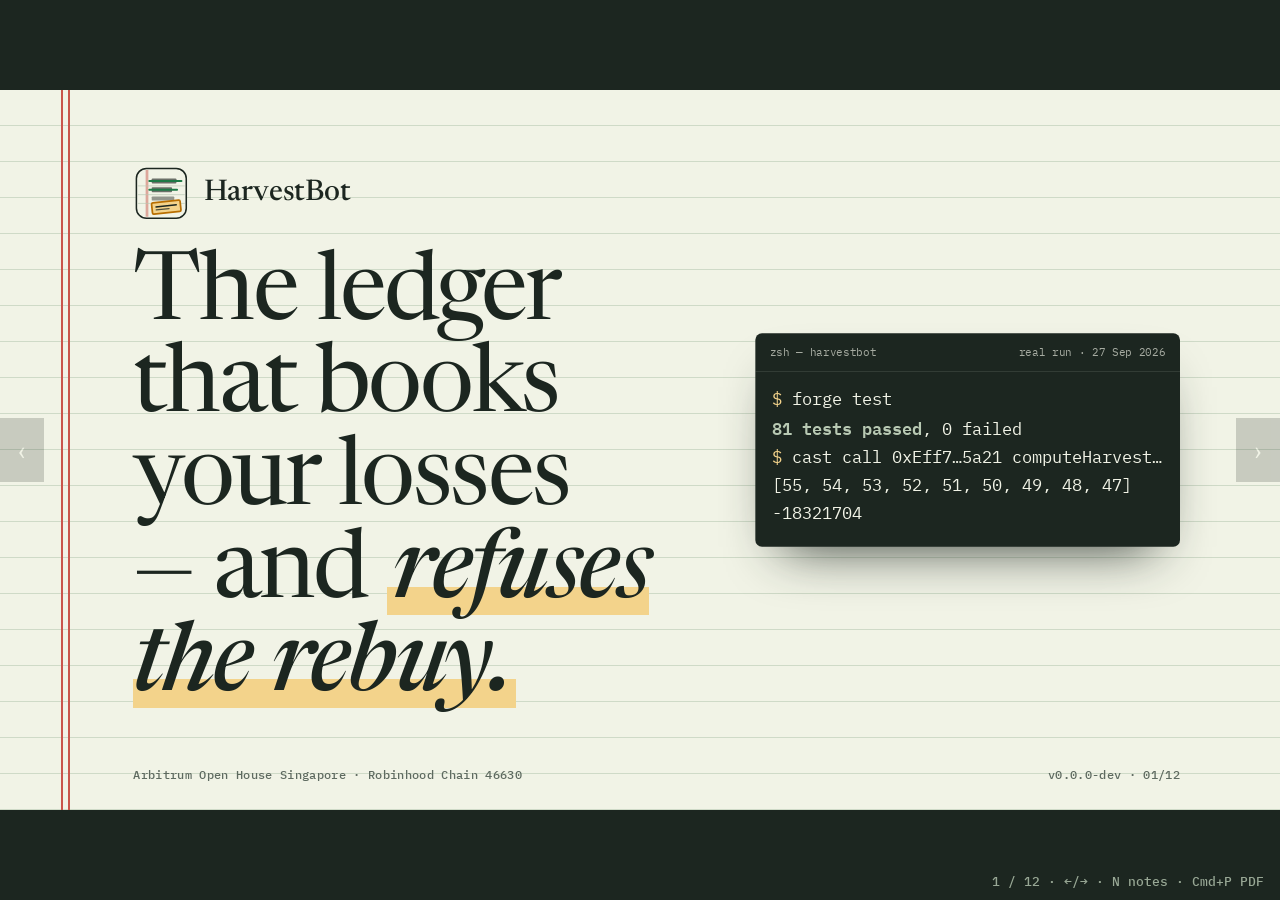
==== deck/index.html @ 8634a3e0 "feat(site): ledger-pad landing, live /verify page reading chain 46630 over RPC, and 12-slide deck La" ====
<!doctype html>
<html lang="en">
<head>
<meta charset="utf-8">
<meta name="viewport" content="width=device-width, initial-scale=1">
<title>HarvestBot — pitch deck</title>
<meta name="description" content="HarvestBot pitch deck: a tax-loss-harvesting agent on Robinhood Chain, bounded by an onchain mandate. 12 slides.">
<meta name="author" content="Edy Cu">
<meta property="og:type" content="website">
<meta property="og:site_name" content="HarvestBot">
<meta property="og:url" content="https://harvestbot.vercel.app/deck/">
<meta property="og:title" content="HarvestBot — pitch deck">
<meta property="og:description" content="The ledger that books your losses and refuses the rebuy. 12 slides, every number on chain 46630.">
<meta property="og:image" content="https://harvestbot.vercel.app/assets/og-image.png?v=1">
<meta property="og:image:width" content="1200">
<meta property="og:image:height" content="630">
<meta property="og:image:alt" content="HarvestBot: nine high-basis lots struck through in green ink; an amber stamp walls the rebuy until 15 Oct 2026.">
<meta name="twitter:card" content="summary_large_image">
<meta name="twitter:image" content="https://harvestbot.vercel.app/assets/og-image.png?v=1">
<link rel="icon" href="[data-uri]">
<link rel="preconnect" href="https://fonts.googleapis.com">
<link rel="preconnect" href="https://fonts.gstatic.com" crossorigin>
<link href="https://fonts.googleapis.com/css2?family=Newsreader:ital,opsz,wght@0,6..72,400;0,6..72,500;1,6..72,400;1,6..72,500&family=Public+Sans:wght@400;500;600;700&family=IBM+Plex+Mono:wght@400;500;600&display=swap" rel="stylesheet">
<script>
/* Speaker notes live here, outside the slides, so the ≤40-words-per-slide gate measures only what is on screen. Press N. */
window.NOTES = [
  "Title. One sentence: an agent harvests tax losses on Robinhood tokenized stocks, and the chain bounds it. The terminal card is a real run from 27 Sep 2026: 81 Foundry tests, and the deployed Stylus ledger answering live.",
  "Maya. The emotional hook from the spec. 64 lots, 30-day wash-sale rule; direct-indexing services sell exactly this for 0.25 percent a year. The 3,140 is the deterministic seed scenario, proven by forge test, not an on-chain amount.",
  "What is missing on chain. Robinhood put the asset on chain; nobody put the accounting there. Three gaps, and each maps to a contract in the next slides.",
  "The whole product is one loop. Agent signs, contracts recompute, execute or revert. Three real transactions on chain 46630, one agent key, different from the owner key.",
  "Frozen slide. These are the real lot ids from the LotsRealized log of beat 1. Faucet scale: 0.078125 AMZN per lot, so the loss is 24.53 dollars. Same code, 10-share lots, gives exactly 3,140.",
  "Beat 2. Forty seconds after the harvest, the same agent tries to buy AMZN back. The WashSaleGuard reverts with the window end: 15 October 2026. Scope: the 30 days after a sale; the look-back is not enforced yet.",
  "Beat 3. The agent signs a rotation into PLTR, which the substitute map never sanctioned. It reverts, and the signature itself is the evidence: challenge slashes 20 percent. Here the challenger was the owner's own key; it is permissionless and tested from a third party.",
  "Why Stylus. HIFO over 64 lots is a compute loop, and WASM is cheaper per instruction. Measured with NodeInterface on chain 46630. Uncached program, so worst case. We guessed 8x in the spec; the chain says 2.87, and we report the chain.",
  "Contract quality is criterion one. 81 Foundry tests, 6 Stylus native, 3 fuzz properties, Slither with zero high and zero medium; the rest triaged in docs/SLITHER.md.",
  "Why only here. The assets are Robinhood's faucet Stock Tokens; the ledger is a Stylus program on Robinhood Chain; the reserved Robinhood slot is what we target.",
  "Honest limits, verbatim from JUDGE.md. Judges read disclosed limits as competence.",
  "Close. Scan the code: the verify page reads all of this from the RPC in your browser, no wallet."
];
</script>
<style>
:root {
  --bg:      #F1F3E6;
  --paper-2: #E6EBD6;
  --ink:     #1C2620;
  --muted:   #5E6A60;
  --rule:    #B8C9B3;
  --margin:  #C9564B;
  --link:    #1F4E9C;
  --before:  #6B6F68;
  --after:   #1E7A46;
  --wall:    #B86E00;
  --wall-fill: #F3D38B;
  --slash:   #B3261E;
  --mock:    #6A4FB0;
  --font-display: "Newsreader", "Iowan Old Style", Georgia, serif;
  --font-body:    "Public Sans", "Helvetica Neue", Arial, sans-serif;
  --font-data:    "IBM Plex Mono", ui-monospace, Menlo, monospace;
}
*, *::before, *::after { box-sizing: border-box; }
html, body { margin: 0; height: 100%; overflow: hidden; background: var(--ink); }
::selection { background: var(--wall-fill); color: var(--ink); }
:focus-visible { outline: 3px solid var(--link); outline-offset: 3px; }
.viewport { position: fixed; inset: 0; display: grid; place-items: center; }
.stage { position: absolute; left: 50%; top: 50%; width: 1920px; height: 1080px; transform-origin: 0 0; }
.slide { position: absolute; inset: 0; background: var(--bg); color: var(--ink); font: 400 38px/1.45 var(--font-body);
  padding: 90px 150px 120px 200px; display: flex; flex-direction: column; justify-content: center; opacity: 0; visibility: hidden; transition: opacity .45s cubic-bezier(.16,1,.3,1), visibility 0s .45s;
  background-image:
    linear-gradient(to right, transparent 92px, var(--margin) 92px, var(--margin) 95px, transparent 95px, transparent 102px, var(--margin) 102px, var(--margin) 105px, transparent 105px),
    repeating-linear-gradient(to bottom, transparent 0 53px, color-mix(in srgb, var(--rule) 60%, transparent) 53px 54px);
  font-variant-numeric: tabular-nums; overflow: hidden; }
.slide.on { opacity: 1; visibility: visible; transition: opacity .45s cubic-bezier(.16,1,.3,1); }
.lab { font: 600 24px/1.3 var(--font-body); letter-spacing: .16em; text-transform: uppercase; color: var(--muted); }
h1, h2 { font-family: var(--font-display); font-weight: 400; letter-spacing: -.025em; margin: 0; text-wrap: balance; }
h1 { font-size: 142px; line-height: .98; }
h2 { font-size: 118px; line-height: 1.02; margin-top: 26px; }
h1 em, h2 em { font-style: italic; font-weight: 500; }
.hl { background: linear-gradient(transparent 62%, var(--wall-fill) 62%, var(--wall-fill) 92%, transparent 92%); padding: 0 .06em; }
.g { color: var(--after); } .w { color: var(--wall); } .r { color: var(--slash); }
code, .mono { font-family: var(--font-data); font-size: .85em; }
.foot { position: absolute; left: 200px; right: 150px; bottom: 44px; display: flex; justify-content: space-between; font: 500 18px/1 var(--font-data); color: var(--muted); }
.chip { display: inline-block; font: 600 16px/1 var(--font-body); letter-spacing: .12em; text-transform: uppercase; padding: 6px 9px 5px; border: 2px solid currentColor; border-radius: 3px; vertical-align: .2em; }
.chip.mock { color: var(--mock); }
.stamp { display: inline-block; transform: rotate(-6deg); border: 6px solid var(--wall); outline: 2px solid var(--wall); outline-offset: 6px; background: var(--wall-fill);
  color: var(--ink); padding: 22px 38px 18px; font: 700 34px/1.2 var(--font-body); letter-spacing: .14em; text-transform: uppercase; text-align: center; }
.stamp b { display: block; font-size: 60px; letter-spacing: .08em; }
.slide.on .stamp.land { animation: land .55s cubic-bezier(.2,1.4,.4,1) .9s both; }
@keyframes land { from { transform: rotate(-6deg) scale(1.9); opacity: 0; } to { transform: rotate(-6deg) scale(1); opacity: 1; } }

/* cover */
.cover { display: grid; grid-template-columns: minmax(0,1.15fr) minmax(0,.85fr); gap: 70px; align-items: center; }
.brandline { display: flex; align-items: center; gap: 22px; font: 500 44px/1 var(--font-display); margin-bottom: 44px; }
.brandline svg { width: 84px; height: 84px; }
.term { background: var(--ink); color: var(--bg); border-radius: 10px; padding: 0 0 28px; font: 400 25px/1.7 var(--font-data); min-width: 0; overflow: hidden; box-shadow: 0 40px 80px -40px rgba(28,38,32,.9); }
.term .tbar { display: flex; justify-content: space-between; padding: 14px 22px; border-bottom: 1px solid color-mix(in srgb, var(--bg) 14%, transparent); font-size: 17px; color: color-mix(in srgb, var(--bg) 65%, var(--ink)); }
.term pre { margin: 0; padding: 20px 26px 0; white-space: pre-wrap; font: inherit; }
.term .c { color: var(--wall-fill); } .term .ok { color: var(--rule); font-weight: 600; } .term .dim { color: color-mix(in srgb, var(--bg) 60%, var(--ink)); }

/* gaps / loop */
.cols { display: grid; grid-template-columns: repeat(3, 1fr); gap: 56px; margin-top: 70px; }
.cols > div { border-top: 3px solid var(--ink); padding-top: 26px; }
.cols h3 { font: italic 400 66px/1.1 var(--font-display); margin: 0 0 14px; }
.cols p { margin: 0; }
.cols .tx { margin-top: 18px; font: 500 28px var(--font-data); color: var(--link); }
.cols .n { font: 600 20px/1 var(--font-body); letter-spacing: .16em; text-transform: uppercase; color: var(--muted); margin-bottom: 12px; }

/* frozen ledger slide */
.frozen { display: grid; grid-template-columns: minmax(0,.75fr) minmax(0,1.25fr); gap: 80px; align-items: center; }
.sheet { position: relative; background: var(--bg); border: 2px solid var(--rule); padding: 24px 34px 40px 60px; transform: rotate(.6deg);
  box-shadow: 0 40px 80px -46px rgba(28,38,32,.7);
  background-image: linear-gradient(to right, transparent 28px, var(--margin) 28px, var(--margin) 30px, transparent 30px, transparent 35px, var(--margin) 35px, var(--margin) 37px, transparent 37px); }
table.ledger { width: 100%; border-collapse: collapse; font: 400 31px/1 var(--font-data); }
.ledger th { font: 600 16px/1.2 var(--font-body); letter-spacing: .14em; text-transform: uppercase; color: var(--muted); text-align: right; padding: 10px 12px; border-bottom: 2.5px solid var(--ink); }
.ledger td { height: 62px; padding: 0 12px; text-align: right; border-bottom: 1.5px solid var(--rule); color: var(--before); }
.ledger th:first-child, .ledger td:first-child { text-align: left; }
.ledger tr.hit td { color: var(--ink); position: relative; }
.ledger tr.hit td::after { content: ""; position: absolute; left: -4px; right: -4px; top: 50%; height: 3px; margin-top: -1.5px; background: var(--after); transform: scaleX(0); transform-origin: left; }
.slide.on .ledger tr.hit td::after { animation: strike .4s cubic-bezier(.16,1,.3,1) forwards; animation-delay: var(--d); }
@keyframes strike { to { transform: scaleX(1); } }
@media print { .ledger tr.hit td::after { transform: scaleX(1); } }
.ledger tr.total td { height: 86px; font: italic 500 54px/1 var(--font-display); color: var(--after); border-bottom: 6px double var(--ink); }
.ledger tr.total td:first-child { font: 600 16px/1 var(--font-body); font-style: normal; letter-spacing: .14em; text-transform: uppercase; color: var(--muted); vertical-align: bottom; padding-bottom: 14px; }
.sheet .stamp { position: absolute; right: -30px; bottom: -44px; }

/* big number */
.bignum { font: italic 400 250px/.85 var(--font-display); letter-spacing: -.045em; color: var(--after); margin: 70px 0 0 -8px; }
.lg { display: flex; gap: 32px; font: 500 24px var(--font-body); color: var(--muted); margin-top: 20px; } .lg i { display: inline-block; width: 30px; height: 16px; margin-right: 10px; } .lg .s1 { background: repeating-linear-gradient(135deg, var(--before) 0 3px, color-mix(in srgb, var(--before) 70%, var(--bg)) 3px 7px); } .lg .s2 { background: var(--after); }
.bars { display: grid; gap: 26px; }
.bar-row { display: grid; grid-template-columns: 120px 1fr; gap: 20px; align-items: center; }
.bar-row .k { font: 600 40px/1 var(--font-data); } .bar-row .k small { display: block; font: 500 20px var(--font-data); color: var(--muted); margin-top: 6px; }
.bar-row.key { background: color-mix(in srgb, var(--wall-fill) 35%, transparent); margin: -12px -16px; padding: 12px 16px; }
.bar-row.key .k { color: var(--after); }
.bar { height: 36px; display: flex; align-items: center; margin: 5px 0; }
.bar span { padding-left: calc(100% + 12px); white-space: nowrap; font: 500 25px var(--font-data); }
.bar.sol { background: repeating-linear-gradient(135deg, var(--before) 0 3px, color-mix(in srgb, var(--before) 70%, var(--bg)) 3px 7px); }
.bar.sty { background: var(--after); }

/* receipts grid */
.rec { display: grid; grid-template-columns: repeat(4, 1fr); margin-top: 80px; border-top: 3px solid var(--ink); border-bottom: 6px double var(--ink); }
.rec > div { padding: 36px 28px; border-right: 1.5px solid var(--rule); }
.rec > div:last-child { border: 0; }
.rec .n { font: italic 400 150px/1 var(--font-display); letter-spacing: -.03em; }
.rec .l { margin-top: 14px; font-size: 32px; line-height: 1.35; }

.quotes { display: grid; grid-template-columns: repeat(3, 1fr); gap: 44px 64px; margin-top: 60px; }
.quotes blockquote { margin: 0; padding-top: 26px; border-top: 6px double var(--ink); font: italic 400 54px/1.25 var(--font-display); }

.close { display: grid; grid-template-columns: minmax(0,1.2fr) minmax(0,.8fr); gap: 80px; align-items: center; }
.qr-wrap { background: var(--bg); border: 3px solid var(--ink); padding: 34px; width: 470px; justify-self: end; }
.qr { width: 100%; height: auto; display: block; }
.qr-cap { font: 500 28px/1.4 var(--font-data); margin-top: 18px; text-align: center; }
.url { font: 500 48px/1.4 var(--font-data); color: var(--link); }

/* chrome */
.hud { position: fixed; right: 16px; bottom: 12px; font: 500 13px/1 var(--font-data); color: var(--rule); opacity: .8; z-index: 5; }
.notes { position: fixed; left: 0; right: 0; bottom: 0; max-height: 34vh; overflow: auto; background: var(--ink); color: var(--bg); font: 400 17px/1.5 var(--font-body);
  padding: 16px 22px; border-top: 3px solid var(--wall); transform: translateY(100%); transition: transform .3s cubic-bezier(.16,1,.3,1); z-index: 6; }
body.show-notes .notes { transform: none; }
.navbtn { position: fixed; top: 50%; z-index: 5; width: 44px; height: 64px; margin-top: -32px; border: 0; background: color-mix(in srgb, var(--ink) 55%, transparent); color: var(--bg);
  font: 400 28px/1 var(--font-body); cursor: pointer; opacity: .35; transition: opacity .2s, background .2s; }
.navbtn:hover, .navbtn:focus-visible { opacity: 1; background: var(--ink); }
.navbtn.prev { left: 0; } .navbtn.next { right: 0; }
@media (prefers-reduced-motion: reduce) { *, *::before, *::after { animation-duration: .001s !important; animation-delay: 0s !important; transition-duration: .001s !important; } }
@media print {
  @page { size: 1920px 1080px; margin: 0; }
  html, body { height: auto; overflow: visible; background: none; }
  .viewport, .stage { position: static; transform: none !important; width: 1920px; height: auto; }
  .slide { position: relative; opacity: 1; visibility: visible; width: 1920px; height: 1080px; page-break-after: always; break-after: page; }
  .hud, .notes, .navbtn { display: none; }
  .stamp.land { animation: none; }
}
</style>
</head>
<body>
<div class="viewport"><div class="stage" id="stage">

<section class="slide" aria-label="Slide 1: title">
  <div class="cover">
    <div>
      <div class="brandline"><svg xmlns="http://www.w3.org/2000/svg" viewBox="0 0 512 512" aria-hidden="true"
     aria-label="HarvestBot: a ledger page whose highest-basis lots are struck through in green ink, with an amber hold stamp walling the rebuy">
  
  <rect x="28" y="28" width="456" height="456" rx="92" fill="#F1F3E6" stroke="#1C2620" stroke-width="14"/>
  
  <line x1="118" y1="42" x2="118" y2="470" stroke="#C9564B" stroke-width="6"/>
  <line x1="132" y1="42" x2="132" y2="470" stroke="#C9564B" stroke-width="6"/>
  
  <line x1="42" y1="188" x2="470" y2="188" stroke="#B8C9B3" stroke-width="6"/>
  <line x1="42" y1="268" x2="470" y2="268" stroke="#B8C9B3" stroke-width="6"/>
  <line x1="42" y1="348" x2="470" y2="348" stroke="#B8C9B3" stroke-width="6"/>
  
  <rect x="168" y="120" width="226" height="46" rx="8" fill="#6B6F68"/>
  <rect x="168" y="200" width="186" height="46" rx="8" fill="#6B6F68"/>
  <rect x="168" y="284" width="206" height="38" rx="8" fill="#6B6F68" opacity="0.7"/>
  
  <line x1="146" y1="143" x2="440" y2="143" stroke="#1E7A46" stroke-width="18" stroke-linecap="round"/>
  <line x1="146" y1="223" x2="400" y2="223" stroke="#1E7A46" stroke-width="18" stroke-linecap="round"/>
  
  <g transform="rotate(-6 300 380)">
    <rect x="170" y="330" width="262" height="104" rx="12" fill="#F3D38B" stroke="#B86E00" stroke-width="16"/>
    <rect x="202" y="364" width="198" height="14" rx="4" fill="#1C2620"/>
    <rect x="202" y="392" width="128" height="12" rx="4" fill="#1C2620" opacity="0.75"/>
  </g>
</svg>
HarvestBot</div>
      <h1>The ledger that books your losses — and <em class="hl">refuses the rebuy.</em></h1>
    </div>
    <div class="term" role="img" aria-label="Terminal: forge test, 81 passed; cast call to the Stylus ledger">
      <div class="tbar"><span>zsh — harvestbot</span><span>real run · 27 Sep 2026</span></div>
<pre><span class="c">$</span> forge test
<span class="ok">81 tests passed</span>, 0 failed
<span class="c">$</span> cast call 0xEff7…5a21 computeHarvest…
[55, 54, 53, 52, 51, 50, 49, 48, 47]
-18321704</pre>
    </div>
  </div>
  <div class="foot"><span>Arbitrum Open House Singapore · Robinhood Chain 46630</span><span>v0.0.0-dev · 01/12</span></div>
</section>

<section class="slide" aria-label="Slide 2: the problem">
  <div class="lab">Every December</div>
  <h2>Maya leaves <em class="g">($3,140.00)</em> of losses on paper.</h2>
  <p style="font-size:48px;max-width:28em;margin-top:60px">Pick which of <b>64 tax lots</b> to sell. Police a <b>30-day</b> calendar. One wrong rebuy voids it.</p>
  <div class="foot"><span>seed scenario, proven by forge test</span><span>v0.0.0-dev · 02/12</span></div>
</section>

<section class="slide" aria-label="Slide 3: what is missing">
  <div class="lab">The stock is on chain. The accounting isn't.</div>
  <div class="cols">
    <div><h3>No cost-basis ledger</h3><p>HIFO is unprovable.</p></div>
    <div><h3>No wash-sale wall</h3><p>A rebuy voids the loss.</p></div>
    <div><h3>No safe delegate</h3><p>Agents are unbounded.</p></div>
  </div>
  <div class="foot"><span>&nbsp;</span><span>v0.0.0-dev · 03/12</span></div>
</section>

<section class="slide" aria-label="Slide 4: the loop">
  <div class="lab">One flow · three real transactions · one agent key</div>
  <h2>The agent signs. The contracts <em>recompute</em>.</h2>
  <div class="cols" style="margin-top:80px">
    <div><div class="n">Beat 1</div><h3 class="g">Harvest</h3><div class="tx">0x689c…6123</div></div>
    <div><div class="n">Beat 2</div><h3 class="w" style="font-weight:600">Refuse</h3><div class="tx">0xd486…cf10</div></div>
    <div><div class="n">Beat 3</div><h3 class="r">Slash</h3><div class="tx">0xcceb…6493</div></div>
  </div>
  <div class="foot"><span>Robinhood Chain testnet 46630</span><span>v0.0.0-dev · 04/12</span></div>
</section>

<section class="slide" aria-label="Slide 5: beat 1, the ledger strike">
  <div class="frozen">
    <div>
      <div class="lab">Beat 1 · block 119,852,570</div>
      <h2>Nine lots, <em class="g">struck through</em>.</h2>
      <p style="margin-top:36px;max-width:16em">Real AMZN → real NFLX. HIFO recomputed on the Stylus ledger.</p>
    </div>
    <div class="sheet">
      <table class="ledger">
        <thead><tr><th>Lot</th><th>Basis/sh</th><th>Gain/(loss)</th></tr></thead>
        <tbody>
          <tr class="hit" style="--d:.3s"><td>63</td><td>455.00</td><td>(3.34)</td></tr>
          <tr class="hit" style="--d:.42s"><td>62</td><td>453.81</td><td>(3.24)</td></tr>
          <tr class="hit" style="--d:.54s"><td>61</td><td>452.62</td><td>(3.15)</td></tr>
          <tr class="hit" style="--d:.66s"><td>60</td><td>451.43</td><td>(3.06)</td></tr>
          <tr class="hit" style="--d:.78s"><td>59</td><td>450.24</td><td>(2.96)</td></tr>
          <tr class="hit" style="--d:.9s"><td>58</td><td>449.05</td><td>(2.87)</td></tr>
          <tr class="hit" style="--d:1.02s"><td>57</td><td>447.86</td><td>(2.78)</td></tr>
          <tr class="hit" style="--d:1.14s"><td>56</td><td>446.67</td><td>(2.68)</td></tr>
          <tr class="hit" style="--d:1.26s"><td>55 part</td><td>445.48</td><td>(0.45)</td></tr>
          <tr class="total"><td>Banked</td><td colspan="2">($24.53)</td></tr>
        </tbody>
      </table>
    </div>
  </div>
  <div class="foot"><span>LotsRealized · faucet scale</span><span>v0.0.0-dev · 05/12</span></div>
</section>

<section class="slide" aria-label="Slide 6: beat 2, rebuy refused">
  <div class="lab">Beat 2 · 40 seconds later</div>
  <h2>The rebuy, <em class="w" style="font-weight:600">refused</em> by the contract.</h2>
  <p class="mono" style="font-size:44px;margin-top:60px">WashSaleViolation(owner, AMZN, AMZN, 1792060681)</p>
  <div style="margin-top:80px;margin-left:80px"><span class="stamp land">Walled · reverted<b>until 15 Oct 2026</b></span></div>
  <div class="foot"><span>tx 0xd486…cf10 · status 0</span><span>v0.0.0-dev · 06/12</span></div>
</section>

<section class="slide" aria-label="Slide 7: beat 3, slashed">
  <div class="lab">Beat 3 · off-map AMZN → PLTR</div>
  <h2>The rogue trade became <em class="r">evidence</em>.</h2>
  <p class="mono" style="font-size:112px;margin:70px 0 0;line-height:1.1">bond <s class="r" style="text-decoration-thickness:4px">1,000</s> → <b>800</b> mUSDC <span class="chip mock">mock</span></p>
  <p style="margin-top:40px">challenge() · 20 bounty · 180 to the owner</p>
  <div class="foot"><span>Slashed event · tx 0xcceb…6493</span><span>v0.0.0-dev · 07/12</span></div>
</section>

<section class="slide" aria-label="Slide 8: Stylus vs Solidity">
  <div style="display:grid;grid-template-columns:minmax(0,.8fr) minmax(0,1.2fr);gap:70px;align-items:center">
    <div>
      <div class="lab">Stylus vs Solidity · L2 gas</div>
      <div class="bignum">2.87×</div>
      <p style="margin-top:20px">less at 64 lots. 3.1× at 128. Uncached: worst case.</p>
    </div>
    <div class="bars" role="img" aria-label="64 lots: Solidity 1,456,905, Stylus 507,993">
      <div class="bar-row"><div class="k">16<small>1.96×</small></div><div><div class="bar sol" style="width:10.22%"><span>352,195</span></div><div class="bar sty" style="width:5.22%"><span>180,017</span></div></div></div>
      <div class="bar-row"><div class="k">32<small>2.49×</small></div><div><div class="bar sol" style="width:20.90%"><span>720,431</span></div><div class="bar sty" style="width:8.38%"><span>289,013</span></div></div></div>
      <div class="bar-row key"><div class="k">64<small>2.87×</small></div><div><div class="bar sol" style="width:42.27%"><span>1,456,905</span></div><div class="bar sty" style="width:14.74%"><span>507,993</span></div></div></div>
      <div class="bar-row"><div class="k">128<small>3.1×</small></div><div><div class="bar sol" style="width:85%"><span>2,929,938</span></div><div class="bar sty" style="width:27.44%"><span>945,989</span></div></div></div>
      <div class="lg"><span><i class="s1"></i>Solidity</span><span><i class="s2"></i>Stylus</span></div>
    </div>
  </div>
  <div class="foot"><span>bench/RESULTS.md · NodeInterface.gasEstimateComponents</span><span>v0.0.0-dev · 08/12</span></div>
</section>

<section class="slide" aria-label="Slide 9: contract quality">
  <div class="lab">Smart-contract quality, measured</div>
  <h2>Checked before a judge <em>opens it</em>.</h2>
  <div class="rec">
    <div><div class="n">81</div><div class="l">Foundry tests</div></div>
    <div><div class="n">6</div><div class="l">Stylus native tests</div></div>
    <div><div class="n">0 · 0</div><div class="l">Slither high · medium</div></div>
    <div><div class="n g">100%</div><div class="l">line coverage on src/</div></div>
  </div>
  <div class="foot"><span>forge test · cargo test · docs/SLITHER.md</span><span>v0.0.0-dev · 09/12</span></div>
</section>

<section class="slide" aria-label="Slide 10: why only Robinhood Chain">
  <div class="lab">Why only Robinhood Chain + Stylus</div>
  <h2>Where the <em>stock is issued</em>.</h2>
  <div class="cols">
    <div><h3>Real assets</h3><p>AMZN, NFLX, PLTR faucet Stock Tokens.</p></div>
    <div><h3>WASM ledger</h3><p><code>stylusVersion() = 3</code></p></div>
    <div><h3>Labeled mocks</h3><p>Oracle, venue, USDC. No testnet AMM.</p></div>
  </div>
  <div class="foot"><span>deployments/46630.json</span><span>v0.0.0-dev · 10/12</span></div>
</section>

<section class="slide" aria-label="Slide 11: honest limits">
  <div class="lab">Honest limits · JUDGE.md</div>
  <div class="quotes">
    <blockquote>“The oracle mark, the swap venue and the bond's USDC are MOCK contracts”</blockquote>
    <blockquote>“Re-buys are walled for the 30 days after a harvest”</blockquote>
    <blockquote>“The spec had guessed ~8×; the chain says 2.9×–3.1×”</blockquote>
  </div>
  <div class="foot"><span>verbatim</span><span>v0.0.0-dev · 11/12</span></div>
</section>

<section class="slide" aria-label="Slide 12: verify it yourself">
  <div class="close">
    <div>
      <div class="lab">No wallet · your browser · chain 46630</div>
      <h2>Don't take the deck's word. <em>Ask the chain.</em></h2>
      <p class="url" style="margin-top:50px">harvestbot.vercel.app/verify</p>
      <p class="mono" style="font-size:26px;color:var(--muted)">github.com/edycutjong/harvestbot</p>
    </div>
    <div class="qr-wrap"><svg class="qr" viewBox="0 0 29 29" role="img" aria-label="QR code: harvestbot.vercel.app/verify" shape-rendering="crispEdges"><path fill="#1C2620" d="M0 0h1v1h-1zM1 0h1v1h-1zM2 0h1v1h-1zM3 0h1v1h-1zM4 0h1v1h-1zM5 0h1v1h-1zM6 0h1v1h-1zM10 0h1v1h-1zM13 0h1v1h-1zM18 0h1v1h-1zM19 0h1v1h-1zM20 0h1v1h-1zM22 0h1v1h-1zM23 0h1v1h-1zM24 0h1v1h-1zM25 0h1v1h-1zM26 0h1v1h-1zM27 0h1v1h-1zM28 0h1v1h-1zM0 1h1v1h-1zM6 1h1v1h-1zM9 1h1v1h-1zM13 1h1v1h-1zM14 1h1v1h-1zM15 1h1v1h-1zM16 1h1v1h-1zM17 1h1v1h-1zM18 1h1v1h-1zM22 1h1v1h-1zM28 1h1v1h-1zM0 2h1v1h-1zM2 2h1v1h-1zM3 2h1v1h-1zM4 2h1v1h-1zM6 2h1v1h-1zM8 2h1v1h-1zM10 2h1v1h-1zM12 2h1v1h-1zM14 2h1v1h-1zM15 2h1v1h-1zM19 2h1v1h-1zM22 2h1v1h-1zM24 2h1v1h-1zM25 2h1v1h-1zM26 2h1v1h-1zM28 2h1v1h-1zM0 3h1v1h-1zM2 3h1v1h-1zM3 3h1v1h-1zM4 3h1v1h-1zM6 3h1v1h-1zM8 3h1v1h-1zM9 3h1v1h-1zM16 3h1v1h-1zM17 3h1v1h-1zM20 3h1v1h-1zM22 3h1v1h-1zM24 3h1v1h-1zM25 3h1v1h-1zM26 3h1v1h-1zM28 3h1v1h-1zM0 4h1v1h-1zM2 4h1v1h-1zM3 4h1v1h-1zM4 4h1v1h-1zM6 4h1v1h-1zM8 4h1v1h-1zM10 4h1v1h-1zM13 4h1v1h-1zM16 4h1v1h-1zM18 4h1v1h-1zM19 4h1v1h-1zM20 4h1v1h-1zM22 4h1v1h-1zM24 4h1v1h-1zM25 4h1v1h-1zM26 4h1v1h-1zM28 4h1v1h-1zM0 5h1v1h-1zM6 5h1v1h-1zM8 5h1v1h-1zM13 5h1v1h-1zM14 5h1v1h-1zM15 5h1v1h-1zM20 5h1v1h-1zM22 5h1v1h-1zM28 5h1v1h-1zM0 6h1v1h-1zM1 6h1v1h-1zM2 6h1v1h-1zM3 6h1v1h-1zM4 6h1v1h-1zM5 6h1v1h-1zM6 6h1v1h-1zM8 6h1v1h-1zM10 6h1v1h-1zM12 6h1v1h-1zM14 6h1v1h-1zM16 6h1v1h-1zM18 6h1v1h-1zM20 6h1v1h-1zM22 6h1v1h-1zM23 6h1v1h-1zM24 6h1v1h-1zM25 6h1v1h-1zM26 6h1v1h-1zM27 6h1v1h-1zM28 6h1v1h-1zM8 7h1v1h-1zM9 7h1v1h-1zM11 7h1v1h-1zM12 7h1v1h-1zM13 7h1v1h-1zM16 7h1v1h-1zM20 7h1v1h-1zM0 8h1v1h-1zM2 8h1v1h-1zM3 8h1v1h-1zM4 8h1v1h-1zM5 8h1v1h-1zM6 8h1v1h-1zM9 8h1v1h-1zM12 8h1v1h-1zM14 8h1v1h-1zM15 8h1v1h-1zM17 8h1v1h-1zM22 8h1v1h-1zM23 8h1v1h-1zM24 8h1v1h-1zM25 8h1v1h-1zM26 8h1v1h-1zM1 9h1v1h-1zM3 9h1v1h-1zM4 9h1v1h-1zM7 9h1v1h-1zM8 9h1v1h-1zM10 9h1v1h-1zM12 9h1v1h-1zM16 9h1v1h-1zM17 9h1v1h-1zM18 9h1v1h-1zM19 9h1v1h-1zM20 9h1v1h-1zM21 9h1v1h-1zM22 9h1v1h-1zM23 9h1v1h-1zM24 9h1v1h-1zM28 9h1v1h-1zM2 10h1v1h-1zM6 10h1v1h-1zM7 10h1v1h-1zM8 10h1v1h-1zM9 10h1v1h-1zM12 10h1v1h-1zM15 10h1v1h-1zM16 10h1v1h-1zM0 11h1v1h-1zM2 11h1v1h-1zM4 11h1v1h-1zM5 11h1v1h-1zM7 11h1v1h-1zM8 11h1v1h-1zM11 11h1v1h-1zM12 11h1v1h-1zM14 11h1v1h-1zM15 11h1v1h-1zM18 11h1v1h-1zM19 11h1v1h-1zM20 11h1v1h-1zM23 11h1v1h-1zM24 11h1v1h-1zM25 11h1v1h-1zM27 11h1v1h-1zM2 12h1v1h-1zM5 12h1v1h-1zM6 12h1v1h-1zM8 12h1v1h-1zM9 12h1v1h-1zM11 12h1v1h-1zM12 12h1v1h-1zM17 12h1v1h-1zM18 12h1v1h-1zM20 12h1v1h-1zM23 12h1v1h-1zM25 12h1v1h-1zM26 12h1v1h-1zM0 13h1v1h-1zM1 13h1v1h-1zM11 13h1v1h-1zM13 13h1v1h-1zM14 13h1v1h-1zM16 13h1v1h-1zM17 13h1v1h-1zM18 13h1v1h-1zM19 13h1v1h-1zM20 13h1v1h-1zM22 13h1v1h-1zM23 13h1v1h-1zM24 13h1v1h-1zM28 13h1v1h-1zM0 14h1v1h-1zM3 14h1v1h-1zM5 14h1v1h-1zM6 14h1v1h-1zM9 14h1v1h-1zM10 14h1v1h-1zM13 14h1v1h-1zM14 14h1v1h-1zM15 14h1v1h-1zM17 14h1v1h-1zM21 14h1v1h-1zM25 14h1v1h-1zM26 14h1v1h-1zM1 15h1v1h-1zM7 15h1v1h-1zM9 15h1v1h-1zM10 15h1v1h-1zM13 15h1v1h-1zM18 15h1v1h-1zM19 15h1v1h-1zM20 15h1v1h-1zM22 15h1v1h-1zM24 15h1v1h-1zM27 15h1v1h-1zM0 16h1v1h-1zM1 16h1v1h-1zM3 16h1v1h-1zM5 16h1v1h-1zM6 16h1v1h-1zM8 16h1v1h-1zM14 16h1v1h-1zM15 16h1v1h-1zM16 16h1v1h-1zM17 16h1v1h-1zM19 16h1v1h-1zM23 16h1v1h-1zM25 16h1v1h-1zM26 16h1v1h-1zM0 17h1v1h-1zM2 17h1v1h-1zM3 17h1v1h-1zM4 17h1v1h-1zM5 17h1v1h-1zM7 17h1v1h-1zM10 17h1v1h-1zM12 17h1v1h-1zM16 17h1v1h-1zM18 17h1v1h-1zM19 17h1v1h-1zM22 17h1v1h-1zM23 17h1v1h-1zM24 17h1v1h-1zM26 17h1v1h-1zM28 17h1v1h-1zM0 18h1v1h-1zM4 18h1v1h-1zM5 18h1v1h-1zM6 18h1v1h-1zM7 18h1v1h-1zM8 18h1v1h-1zM11 18h1v1h-1zM15 18h1v1h-1zM16 18h1v1h-1zM18 18h1v1h-1zM23 18h1v1h-1zM24 18h1v1h-1zM26 18h1v1h-1zM0 19h1v1h-1zM2 19h1v1h-1zM5 19h1v1h-1zM14 19h1v1h-1zM15 19h1v1h-1zM16 19h1v1h-1zM20 19h1v1h-1zM21 19h1v1h-1zM24 19h1v1h-1zM27 19h1v1h-1zM0 20h1v1h-1zM2 20h1v1h-1zM5 20h1v1h-1zM6 20h1v1h-1zM9 20h1v1h-1zM11 20h1v1h-1zM12 20h1v1h-1zM15 20h1v1h-1zM17 20h1v1h-1zM20 20h1v1h-1zM21 20h1v1h-1zM22 20h1v1h-1zM23 20h1v1h-1zM24 20h1v1h-1zM26 20h1v1h-1zM27 20h1v1h-1zM28 20h1v1h-1zM8 21h1v1h-1zM9 21h1v1h-1zM10 21h1v1h-1zM11 21h1v1h-1zM13 21h1v1h-1zM14 21h1v1h-1zM16 21h1v1h-1zM19 21h1v1h-1zM20 21h1v1h-1zM24 21h1v1h-1zM25 21h1v1h-1zM26 21h1v1h-1zM27 21h1v1h-1zM28 21h1v1h-1zM0 22h1v1h-1zM1 22h1v1h-1zM2 22h1v1h-1zM3 22h1v1h-1zM4 22h1v1h-1zM5 22h1v1h-1zM6 22h1v1h-1zM11 22h1v1h-1zM13 22h1v1h-1zM14 22h1v1h-1zM15 22h1v1h-1zM18 22h1v1h-1zM19 22h1v1h-1zM20 22h1v1h-1zM22 22h1v1h-1zM24 22h1v1h-1zM25 22h1v1h-1zM26 22h1v1h-1zM0 23h1v1h-1zM6 23h1v1h-1zM8 23h1v1h-1zM11 23h1v1h-1zM13 23h1v1h-1zM16 23h1v1h-1zM18 23h1v1h-1zM19 23h1v1h-1zM20 23h1v1h-1zM24 23h1v1h-1zM0 24h1v1h-1zM2 24h1v1h-1zM3 24h1v1h-1zM4 24h1v1h-1zM6 24h1v1h-1zM8 24h1v1h-1zM10 24h1v1h-1zM11 24h1v1h-1zM12 24h1v1h-1zM14 24h1v1h-1zM15 24h1v1h-1zM16 24h1v1h-1zM17 24h1v1h-1zM20 24h1v1h-1zM21 24h1v1h-1zM22 24h1v1h-1zM23 24h1v1h-1zM24 24h1v1h-1zM26 24h1v1h-1zM0 25h1v1h-1zM2 25h1v1h-1zM3 25h1v1h-1zM4 25h1v1h-1zM6 25h1v1h-1zM8 25h1v1h-1zM10 25h1v1h-1zM12 25h1v1h-1zM16 25h1v1h-1zM19 25h1v1h-1zM20 25h1v1h-1zM25 25h1v1h-1zM26 25h1v1h-1zM27 25h1v1h-1zM28 25h1v1h-1zM0 26h1v1h-1zM2 26h1v1h-1zM3 26h1v1h-1zM4 26h1v1h-1zM6 26h1v1h-1zM8 26h1v1h-1zM10 26h1v1h-1zM12 26h1v1h-1zM15 26h1v1h-1zM16 26h1v1h-1zM18 26h1v1h-1zM19 26h1v1h-1zM20 26h1v1h-1zM21 26h1v1h-1zM22 26h1v1h-1zM23 26h1v1h-1zM24 26h1v1h-1zM25 26h1v1h-1zM26 26h1v1h-1zM27 26h1v1h-1zM0 27h1v1h-1zM6 27h1v1h-1zM10 27h1v1h-1zM11 27h1v1h-1zM12 27h1v1h-1zM13 27h1v1h-1zM16 27h1v1h-1zM18 27h1v1h-1zM20 27h1v1h-1zM21 27h1v1h-1zM24 27h1v1h-1zM25 27h1v1h-1zM27 27h1v1h-1zM0 28h1v1h-1zM1 28h1v1h-1zM2 28h1v1h-1zM3 28h1v1h-1zM4 28h1v1h-1zM5 28h1v1h-1zM6 28h1v1h-1zM8 28h1v1h-1zM9 28h1v1h-1zM12 28h1v1h-1zM17 28h1v1h-1zM18 28h1v1h-1zM19 28h1v1h-1zM21 28h1v1h-1zM22 28h1v1h-1zM26 28h1v1h-1z"/></svg><div class="qr-cap">scan → live receipts</div></div>
  </div>
  <div class="foot"><span>MIT © 2026 Edy Cu</span><span>v0.0.0-dev · 12/12</span></div>
</section>

</div></div>
<button class="navbtn prev" type="button" aria-label="Previous slide">‹</button>
<button class="navbtn next" type="button" aria-label="Next slide">›</button>
<div class="hud" id="hud">←/→ · N notes · Cmd+P PDF</div>
<div class="notes" id="notes" aria-live="polite"></div>
<script>
(function () {
  "use strict";
  var slides = Array.prototype.slice.call(document.querySelectorAll(".slide"));
  var stage = document.getElementById("stage"), notes = document.getElementById("notes"), hud = document.getElementById("hud");
  var i = Math.max(0, Math.min(slides.length - 1, (parseInt(location.hash.slice(1), 10) || 1) - 1));
  function fit() {
    /* clientWidth, not innerWidth: a 1920px stage makes mobile browsers zoom out and innerWidth lies */
    var w = document.documentElement.clientWidth, h = document.documentElement.clientHeight;
    var s = Math.min(w / 1920, h / 1080);
    stage.style.transform = "scale(" + s + ") translate(-50%, -50%)";
  }
  function show(n) {
    i = (n + slides.length) % slides.length;
    slides.forEach(function (s, k) { s.classList.toggle("on", k === i); s.setAttribute("aria-hidden", k === i ? "false" : "true"); });
    notes.textContent = (i + 1) + "/" + slides.length + " — " + (window.NOTES[i] || "");
    hud.textContent = (i + 1) + " / " + slides.length + " · ←/→ · N notes · Cmd+P PDF";
    if (history.replaceState) history.replaceState(null, "", "#" + (i + 1));
  }
  document.addEventListener("keydown", function (e) {
    if (e.key === "ArrowRight" || e.key === "PageDown" || e.key === " ") { e.preventDefault(); show(i + 1); }
    else if (e.key === "ArrowLeft" || e.key === "PageUp") { e.preventDefault(); show(i - 1); }
    else if (e.key === "Home") show(0); else if (e.key === "End") show(slides.length - 1);
    else if (e.key === "n" || e.key === "N") document.body.classList.toggle("show-notes");
  });
  document.querySelector(".navbtn.prev").addEventListener("click", function () { show(i - 1); });
  document.querySelector(".navbtn.next").addEventListener("click", function () { show(i + 1); });
  var x0 = null;
  document.addEventListener("touchstart", function (e) { x0 = e.touches[0].clientX; }, { passive: true });
  document.addEventListener("touchend", function (e) { if (x0 == null) return; var dx = e.changedTouches[0].clientX - x0; if (Math.abs(dx) > 40) show(i + (dx < 0 ? 1 : -1)); x0 = null; });
  window.addEventListener("resize", fit);
  fit(); show(i);
})();
</script>
</body>
</html>
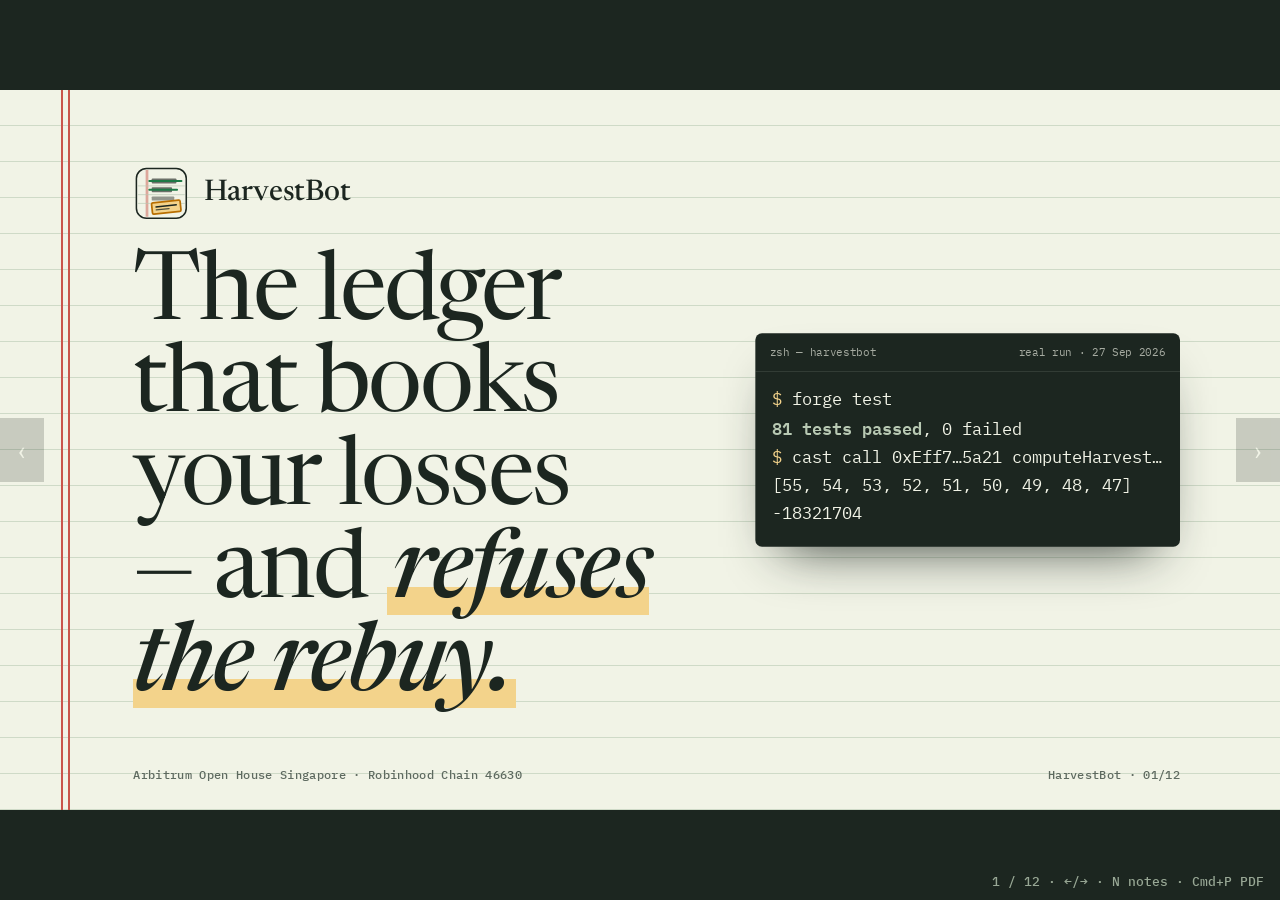
==== commit 77946342: "fix(site): flat-token fallbacks where color-mix() is unsupported (Solidity bars, nav, deck), Stylus " ====
--- a/deck/index.html
+++ b/deck/index.html
@@ -169,6 +169,18 @@
   .hud, .notes, .navbtn { display: none; }
   .stamp.land { animation: none; }
 }
+/* No color-mix() (Chrome <111, Safari <16.2, Firefox <113): a var() inside an unsupported function voids the whole
+   declaration at computed time, so the bars/nav would render transparent. Re-state them with flat tokens. */
+@supports not (color: color-mix(in srgb, red 50%, blue)) {
+  .slide { background-image:
+    linear-gradient(to right, transparent 92px, var(--margin) 92px, var(--margin) 95px, transparent 95px, transparent 102px, var(--margin) 102px, var(--margin) 105px, transparent 105px),
+    repeating-linear-gradient(to bottom, transparent 0 53px, var(--paper-2) 53px 54px); }
+  .bar.sol { background: repeating-linear-gradient(135deg, var(--before) 0 3px, var(--paper-2) 3px 7px); }
+  .lg .s1 { background: repeating-linear-gradient(135deg, var(--before) 0 3px, var(--paper-2) 3px 7px); }
+  .bar-row.key { background: var(--paper-2); }
+  .navbtn { background: var(--ink); opacity: .6; }
+  .term .tbar, .term .dim { color: var(--rule); }
+}
 </style>
 </head>
 <body>
@@ -214,14 +226,14 @@
 -18321704</pre>
     </div>
   </div>
-  <div class="foot"><span>Arbitrum Open House Singapore · Robinhood Chain 46630</span><span>v0.0.0-dev · 01/12</span></div>
+  <div class="foot"><span>Arbitrum Open House Singapore · Robinhood Chain 46630</span><span>HarvestBot · 01/12</span></div>
 </section>
 
 <section class="slide" aria-label="Slide 2: the problem">
   <div class="lab">Every December</div>
   <h2>Maya leaves <em class="g">($3,140.00)</em> of losses on paper.</h2>
   <p style="font-size:48px;max-width:28em;margin-top:60px">Pick which of <b>64 tax lots</b> to sell. Police a <b>30-day</b> calendar. One wrong rebuy voids it.</p>
-  <div class="foot"><span>seed scenario, proven by forge test</span><span>v0.0.0-dev · 02/12</span></div>
+  <div class="foot"><span>seed scenario, proven by forge test</span><span>HarvestBot · 02/12</span></div>
 </section>
 
 <section class="slide" aria-label="Slide 3: what is missing">
@@ -231,7 +243,7 @@
     <div><h3>No wash-sale wall</h3><p>A rebuy voids the loss.</p></div>
     <div><h3>No safe delegate</h3><p>Agents are unbounded.</p></div>
   </div>
-  <div class="foot"><span>&nbsp;</span><span>v0.0.0-dev · 03/12</span></div>
+  <div class="foot"><span>&nbsp;</span><span>HarvestBot · 03/12</span></div>
 </section>
 
 <section class="slide" aria-label="Slide 4: the loop">
@@ -242,7 +254,7 @@
     <div><div class="n">Beat 2</div><h3 class="w" style="font-weight:600">Refuse</h3><div class="tx">0xd486…cf10</div></div>
     <div><div class="n">Beat 3</div><h3 class="r">Slash</h3><div class="tx">0xcceb…6493</div></div>
   </div>
-  <div class="foot"><span>Robinhood Chain testnet 46630</span><span>v0.0.0-dev · 04/12</span></div>
+  <div class="foot"><span>Robinhood Chain testnet 46630</span><span>HarvestBot · 04/12</span></div>
 </section>
 
 <section class="slide" aria-label="Slide 5: beat 1, the ledger strike">
@@ -270,7 +282,7 @@
       </table>
     </div>
   </div>
-  <div class="foot"><span>LotsRealized · faucet scale</span><span>v0.0.0-dev · 05/12</span></div>
+  <div class="foot"><span>LotsRealized · faucet scale</span><span>HarvestBot · 05/12</span></div>
 </section>
 
 <section class="slide" aria-label="Slide 6: beat 2, rebuy refused">
@@ -278,7 +290,7 @@
   <h2>The rebuy, <em class="w" style="font-weight:600">refused</em> by the contract.</h2>
   <p class="mono" style="font-size:44px;margin-top:60px">WashSaleViolation(owner, AMZN, AMZN, 1792060681)</p>
   <div style="margin-top:80px;margin-left:80px"><span class="stamp land">Walled · reverted<b>until 15 Oct 2026</b></span></div>
-  <div class="foot"><span>tx 0xd486…cf10 · status 0</span><span>v0.0.0-dev · 06/12</span></div>
+  <div class="foot"><span>tx 0xd486…cf10 · status 0</span><span>HarvestBot · 06/12</span></div>
 </section>
 
 <section class="slide" aria-label="Slide 7: beat 3, slashed">
@@ -286,7 +298,7 @@
   <h2>The rogue trade became <em class="r">evidence</em>.</h2>
   <p class="mono" style="font-size:112px;margin:70px 0 0;line-height:1.1">bond <s class="r" style="text-decoration-thickness:4px">1,000</s> → <b>800</b> mUSDC <span class="chip mock">mock</span></p>
   <p style="margin-top:40px">challenge() · 20 bounty · 180 to the owner</p>
-  <div class="foot"><span>Slashed event · tx 0xcceb…6493</span><span>v0.0.0-dev · 07/12</span></div>
+  <div class="foot"><span>Slashed event · tx 0xcceb…6493</span><span>HarvestBot · 07/12</span></div>
 </section>
 
 <section class="slide" aria-label="Slide 8: Stylus vs Solidity">
@@ -304,7 +316,7 @@
       <div class="lg"><span><i class="s1"></i>Solidity</span><span><i class="s2"></i>Stylus</span></div>
     </div>
   </div>
-  <div class="foot"><span>bench/RESULTS.md · NodeInterface.gasEstimateComponents</span><span>v0.0.0-dev · 08/12</span></div>
+  <div class="foot"><span>bench/RESULTS.md · NodeInterface.gasEstimateComponents</span><span>HarvestBot · 08/12</span></div>
 </section>
 
 <section class="slide" aria-label="Slide 9: contract quality">
@@ -316,7 +328,7 @@
     <div><div class="n">0 · 0</div><div class="l">Slither high · medium</div></div>
     <div><div class="n g">100%</div><div class="l">line coverage on src/</div></div>
   </div>
-  <div class="foot"><span>forge test · cargo test · docs/SLITHER.md</span><span>v0.0.0-dev · 09/12</span></div>
+  <div class="foot"><span>forge test · cargo test · docs/SLITHER.md</span><span>HarvestBot · 09/12</span></div>
 </section>
 
 <section class="slide" aria-label="Slide 10: why only Robinhood Chain">
@@ -327,7 +339,7 @@
     <div><h3>WASM ledger</h3><p><code>stylusVersion() = 3</code></p></div>
     <div><h3>Labeled mocks</h3><p>Oracle, venue, USDC. No testnet AMM.</p></div>
   </div>
-  <div class="foot"><span>deployments/46630.json</span><span>v0.0.0-dev · 10/12</span></div>
+  <div class="foot"><span>deployments/46630.json</span><span>HarvestBot · 10/12</span></div>
 </section>
 
 <section class="slide" aria-label="Slide 11: honest limits">
@@ -337,7 +349,7 @@
     <blockquote>“Re-buys are walled for the 30 days after a harvest”</blockquote>
     <blockquote>“The spec had guessed ~8×; the chain says 2.9×–3.1×”</blockquote>
   </div>
-  <div class="foot"><span>verbatim</span><span>v0.0.0-dev · 11/12</span></div>
+  <div class="foot"><span>verbatim</span><span>HarvestBot · 11/12</span></div>
 </section>
 
 <section class="slide" aria-label="Slide 12: verify it yourself">
@@ -350,7 +362,7 @@
     </div>
     <div class="qr-wrap"><svg class="qr" viewBox="0 0 29 29" role="img" aria-label="QR code: harvestbot.vercel.app/verify" shape-rendering="crispEdges"><path fill="#1C2620" d="M0 0h1v1h-1zM1 0h1v1h-1zM2 0h1v1h-1zM3 0h1v1h-1zM4 0h1v1h-1zM5 0h1v1h-1zM6 0h1v1h-1zM10 0h1v1h-1zM13 0h1v1h-1zM18 0h1v1h-1zM19 0h1v1h-1zM20 0h1v1h-1zM22 0h1v1h-1zM23 0h1v1h-1zM24 0h1v1h-1zM25 0h1v1h-1zM26 0h1v1h-1zM27 0h1v1h-1zM28 0h1v1h-1zM0 1h1v1h-1zM6 1h1v1h-1zM9 1h1v1h-1zM13 1h1v1h-1zM14 1h1v1h-1zM15 1h1v1h-1zM16 1h1v1h-1zM17 1h1v1h-1zM18 1h1v1h-1zM22 1h1v1h-1zM28 1h1v1h-1zM0 2h1v1h-1zM2 2h1v1h-1zM3 2h1v1h-1zM4 2h1v1h-1zM6 2h1v1h-1zM8 2h1v1h-1zM10 2h1v1h-1zM12 2h1v1h-1zM14 2h1v1h-1zM15 2h1v1h-1zM19 2h1v1h-1zM22 2h1v1h-1zM24 2h1v1h-1zM25 2h1v1h-1zM26 2h1v1h-1zM28 2h1v1h-1zM0 3h1v1h-1zM2 3h1v1h-1zM3 3h1v1h-1zM4 3h1v1h-1zM6 3h1v1h-1zM8 3h1v1h-1zM9 3h1v1h-1zM16 3h1v1h-1zM17 3h1v1h-1zM20 3h1v1h-1zM22 3h1v1h-1zM24 3h1v1h-1zM25 3h1v1h-1zM26 3h1v1h-1zM28 3h1v1h-1zM0 4h1v1h-1zM2 4h1v1h-1zM3 4h1v1h-1zM4 4h1v1h-1zM6 4h1v1h-1zM8 4h1v1h-1zM10 4h1v1h-1zM13 4h1v1h-1zM16 4h1v1h-1zM18 4h1v1h-1zM19 4h1v1h-1zM20 4h1v1h-1zM22 4h1v1h-1zM24 4h1v1h-1zM25 4h1v1h-1zM26 4h1v1h-1zM28 4h1v1h-1zM0 5h1v1h-1zM6 5h1v1h-1zM8 5h1v1h-1zM13 5h1v1h-1zM14 5h1v1h-1zM15 5h1v1h-1zM20 5h1v1h-1zM22 5h1v1h-1zM28 5h1v1h-1zM0 6h1v1h-1zM1 6h1v1h-1zM2 6h1v1h-1zM3 6h1v1h-1zM4 6h1v1h-1zM5 6h1v1h-1zM6 6h1v1h-1zM8 6h1v1h-1zM10 6h1v1h-1zM12 6h1v1h-1zM14 6h1v1h-1zM16 6h1v1h-1zM18 6h1v1h-1zM20 6h1v1h-1zM22 6h1v1h-1zM23 6h1v1h-1zM24 6h1v1h-1zM25 6h1v1h-1zM26 6h1v1h-1zM27 6h1v1h-1zM28 6h1v1h-1zM8 7h1v1h-1zM9 7h1v1h-1zM11 7h1v1h-1zM12 7h1v1h-1zM13 7h1v1h-1zM16 7h1v1h-1zM20 7h1v1h-1zM0 8h1v1h-1zM2 8h1v1h-1zM3 8h1v1h-1zM4 8h1v1h-1zM5 8h1v1h-1zM6 8h1v1h-1zM9 8h1v1h-1zM12 8h1v1h-1zM14 8h1v1h-1zM15 8h1v1h-1zM17 8h1v1h-1zM22 8h1v1h-1zM23 8h1v1h-1zM24 8h1v1h-1zM25 8h1v1h-1zM26 8h1v1h-1zM1 9h1v1h-1zM3 9h1v1h-1zM4 9h1v1h-1zM7 9h1v1h-1zM8 9h1v1h-1zM10 9h1v1h-1zM12 9h1v1h-1zM16 9h1v1h-1zM17 9h1v1h-1zM18 9h1v1h-1zM19 9h1v1h-1zM20 9h1v1h-1zM21 9h1v1h-1zM22 9h1v1h-1zM23 9h1v1h-1zM24 9h1v1h-1zM28 9h1v1h-1zM2 10h1v1h-1zM6 10h1v1h-1zM7 10h1v1h-1zM8 10h1v1h-1zM9 10h1v1h-1zM12 10h1v1h-1zM15 10h1v1h-1zM16 10h1v1h-1zM0 11h1v1h-1zM2 11h1v1h-1zM4 11h1v1h-1zM5 11h1v1h-1zM7 11h1v1h-1zM8 11h1v1h-1zM11 11h1v1h-1zM12 11h1v1h-1zM14 11h1v1h-1zM15 11h1v1h-1zM18 11h1v1h-1zM19 11h1v1h-1zM20 11h1v1h-1zM23 11h1v1h-1zM24 11h1v1h-1zM25 11h1v1h-1zM27 11h1v1h-1zM2 12h1v1h-1zM5 12h1v1h-1zM6 12h1v1h-1zM8 12h1v1h-1zM9 12h1v1h-1zM11 12h1v1h-1zM12 12h1v1h-1zM17 12h1v1h-1zM18 12h1v1h-1zM20 12h1v1h-1zM23 12h1v1h-1zM25 12h1v1h-1zM26 12h1v1h-1zM0 13h1v1h-1zM1 13h1v1h-1zM11 13h1v1h-1zM13 13h1v1h-1zM14 13h1v1h-1zM16 13h1v1h-1zM17 13h1v1h-1zM18 13h1v1h-1zM19 13h1v1h-1zM20 13h1v1h-1zM22 13h1v1h-1zM23 13h1v1h-1zM24 13h1v1h-1zM28 13h1v1h-1zM0 14h1v1h-1zM3 14h1v1h-1zM5 14h1v1h-1zM6 14h1v1h-1zM9 14h1v1h-1zM10 14h1v1h-1zM13 14h1v1h-1zM14 14h1v1h-1zM15 14h1v1h-1zM17 14h1v1h-1zM21 14h1v1h-1zM25 14h1v1h-1zM26 14h1v1h-1zM1 15h1v1h-1zM7 15h1v1h-1zM9 15h1v1h-1zM10 15h1v1h-1zM13 15h1v1h-1zM18 15h1v1h-1zM19 15h1v1h-1zM20 15h1v1h-1zM22 15h1v1h-1zM24 15h1v1h-1zM27 15h1v1h-1zM0 16h1v1h-1zM1 16h1v1h-1zM3 16h1v1h-1zM5 16h1v1h-1zM6 16h1v1h-1zM8 16h1v1h-1zM14 16h1v1h-1zM15 16h1v1h-1zM16 16h1v1h-1zM17 16h1v1h-1zM19 16h1v1h-1zM23 16h1v1h-1zM25 16h1v1h-1zM26 16h1v1h-1zM0 17h1v1h-1zM2 17h1v1h-1zM3 17h1v1h-1zM4 17h1v1h-1zM5 17h1v1h-1zM7 17h1v1h-1zM10 17h1v1h-1zM12 17h1v1h-1zM16 17h1v1h-1zM18 17h1v1h-1zM19 17h1v1h-1zM22 17h1v1h-1zM23 17h1v1h-1zM24 17h1v1h-1zM26 17h1v1h-1zM28 17h1v1h-1zM0 18h1v1h-1zM4 18h1v1h-1zM5 18h1v1h-1zM6 18h1v1h-1zM7 18h1v1h-1zM8 18h1v1h-1zM11 18h1v1h-1zM15 18h1v1h-1zM16 18h1v1h-1zM18 18h1v1h-1zM23 18h1v1h-1zM24 18h1v1h-1zM26 18h1v1h-1zM0 19h1v1h-1zM2 19h1v1h-1zM5 19h1v1h-1zM14 19h1v1h-1zM15 19h1v1h-1zM16 19h1v1h-1zM20 19h1v1h-1zM21 19h1v1h-1zM24 19h1v1h-1zM27 19h1v1h-1zM0 20h1v1h-1zM2 20h1v1h-1zM5 20h1v1h-1zM6 20h1v1h-1zM9 20h1v1h-1zM11 20h1v1h-1zM12 20h1v1h-1zM15 20h1v1h-1zM17 20h1v1h-1zM20 20h1v1h-1zM21 20h1v1h-1zM22 20h1v1h-1zM23 20h1v1h-1zM24 20h1v1h-1zM26 20h1v1h-1zM27 20h1v1h-1zM28 20h1v1h-1zM8 21h1v1h-1zM9 21h1v1h-1zM10 21h1v1h-1zM11 21h1v1h-1zM13 21h1v1h-1zM14 21h1v1h-1zM16 21h1v1h-1zM19 21h1v1h-1zM20 21h1v1h-1zM24 21h1v1h-1zM25 21h1v1h-1zM26 21h1v1h-1zM27 21h1v1h-1zM28 21h1v1h-1zM0 22h1v1h-1zM1 22h1v1h-1zM2 22h1v1h-1zM3 22h1v1h-1zM4 22h1v1h-1zM5 22h1v1h-1zM6 22h1v1h-1zM11 22h1v1h-1zM13 22h1v1h-1zM14 22h1v1h-1zM15 22h1v1h-1zM18 22h1v1h-1zM19 22h1v1h-1zM20 22h1v1h-1zM22 22h1v1h-1zM24 22h1v1h-1zM25 22h1v1h-1zM26 22h1v1h-1zM0 23h1v1h-1zM6 23h1v1h-1zM8 23h1v1h-1zM11 23h1v1h-1zM13 23h1v1h-1zM16 23h1v1h-1zM18 23h1v1h-1zM19 23h1v1h-1zM20 23h1v1h-1zM24 23h1v1h-1zM0 24h1v1h-1zM2 24h1v1h-1zM3 24h1v1h-1zM4 24h1v1h-1zM6 24h1v1h-1zM8 24h1v1h-1zM10 24h1v1h-1zM11 24h1v1h-1zM12 24h1v1h-1zM14 24h1v1h-1zM15 24h1v1h-1zM16 24h1v1h-1zM17 24h1v1h-1zM20 24h1v1h-1zM21 24h1v1h-1zM22 24h1v1h-1zM23 24h1v1h-1zM24 24h1v1h-1zM26 24h1v1h-1zM0 25h1v1h-1zM2 25h1v1h-1zM3 25h1v1h-1zM4 25h1v1h-1zM6 25h1v1h-1zM8 25h1v1h-1zM10 25h1v1h-1zM12 25h1v1h-1zM16 25h1v1h-1zM19 25h1v1h-1zM20 25h1v1h-1zM25 25h1v1h-1zM26 25h1v1h-1zM27 25h1v1h-1zM28 25h1v1h-1zM0 26h1v1h-1zM2 26h1v1h-1zM3 26h1v1h-1zM4 26h1v1h-1zM6 26h1v1h-1zM8 26h1v1h-1zM10 26h1v1h-1zM12 26h1v1h-1zM15 26h1v1h-1zM16 26h1v1h-1zM18 26h1v1h-1zM19 26h1v1h-1zM20 26h1v1h-1zM21 26h1v1h-1zM22 26h1v1h-1zM23 26h1v1h-1zM24 26h1v1h-1zM25 26h1v1h-1zM26 26h1v1h-1zM27 26h1v1h-1zM0 27h1v1h-1zM6 27h1v1h-1zM10 27h1v1h-1zM11 27h1v1h-1zM12 27h1v1h-1zM13 27h1v1h-1zM16 27h1v1h-1zM18 27h1v1h-1zM20 27h1v1h-1zM21 27h1v1h-1zM24 27h1v1h-1zM25 27h1v1h-1zM27 27h1v1h-1zM0 28h1v1h-1zM1 28h1v1h-1zM2 28h1v1h-1zM3 28h1v1h-1zM4 28h1v1h-1zM5 28h1v1h-1zM6 28h1v1h-1zM8 28h1v1h-1zM9 28h1v1h-1zM12 28h1v1h-1zM17 28h1v1h-1zM18 28h1v1h-1zM19 28h1v1h-1zM21 28h1v1h-1zM22 28h1v1h-1zM26 28h1v1h-1z"/></svg><div class="qr-cap">scan → live receipts</div></div>
   </div>
-  <div class="foot"><span>MIT © 2026 Edy Cu</span><span>v0.0.0-dev · 12/12</span></div>
+  <div class="foot"><span>MIT © 2026 Edy Cu</span><span>HarvestBot · 12/12</span></div>
 </section>
 
 </div></div>
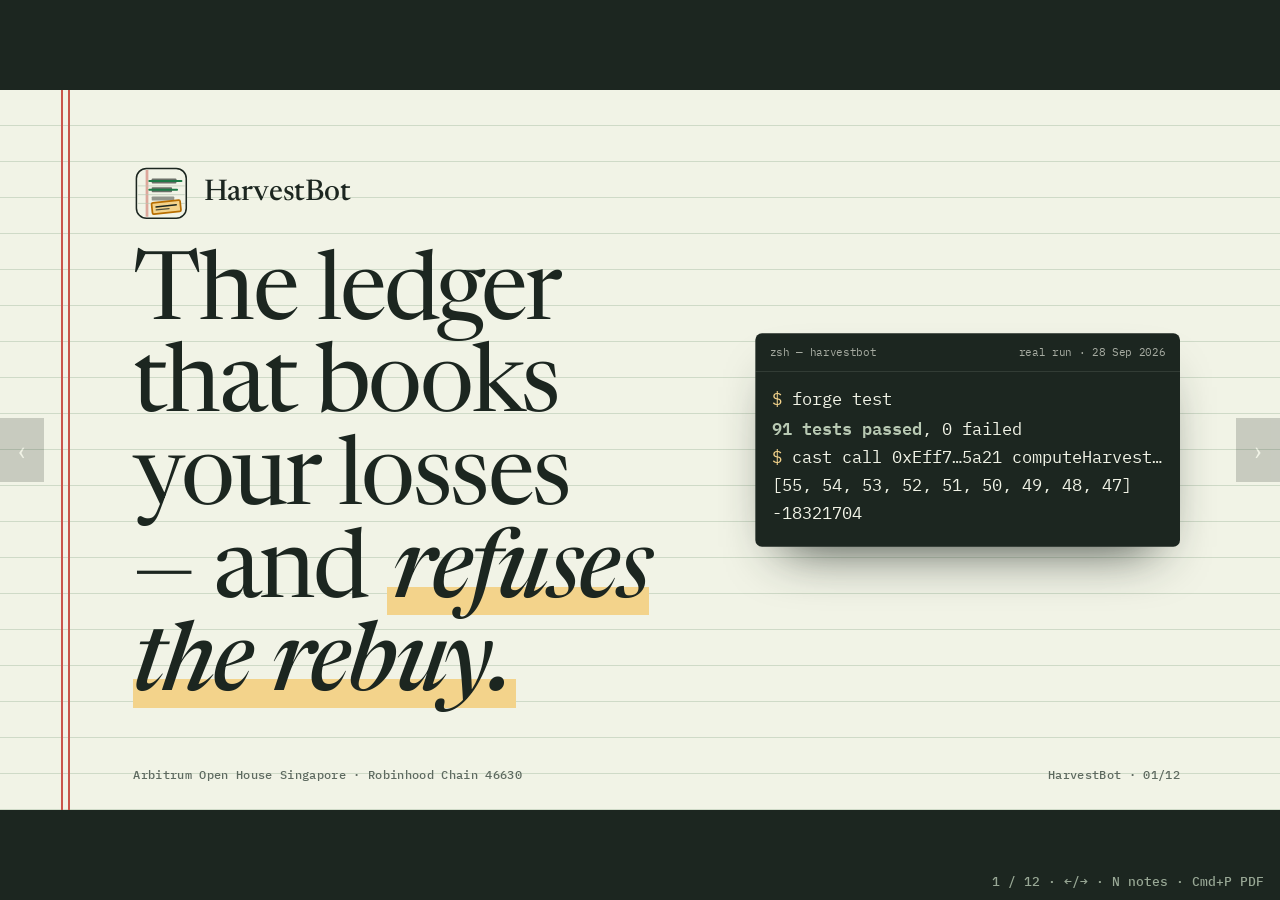
==== commit 779d14ca: "docs: disclose the fair Stylus figure next to every 2.87x 2.87x stays (video, OG images and the X th" ====
--- a/deck/index.html
+++ b/deck/index.html
@@ -8,15 +8,15 @@
 <meta name="author" content="Edy Cu">
 <meta property="og:type" content="website">
 <meta property="og:site_name" content="HarvestBot">
-<meta property="og:url" content="https://harvestbot.vercel.app/deck/">
+<meta property="og:url" content="https://harvestbot.edycu.dev/deck/">
 <meta property="og:title" content="HarvestBot — pitch deck">
 <meta property="og:description" content="The ledger that books your losses and refuses the rebuy. 12 slides, every number on chain 46630.">
-<meta property="og:image" content="https://harvestbot.vercel.app/assets/og-image.png?v=1">
+<meta property="og:image" content="https://harvestbot.edycu.dev/assets/og-image.png?v=1">
 <meta property="og:image:width" content="1200">
 <meta property="og:image:height" content="630">
 <meta property="og:image:alt" content="HarvestBot: nine high-basis lots struck through in green ink; an amber stamp walls the rebuy until 15 Oct 2026.">
 <meta name="twitter:card" content="summary_large_image">
-<meta name="twitter:image" content="https://harvestbot.vercel.app/assets/og-image.png?v=1">
+<meta name="twitter:image" content="https://harvestbot.edycu.dev/assets/og-image.png?v=1">
 <link rel="icon" href="[data-uri]">
 <link rel="preconnect" href="https://fonts.googleapis.com">
 <link rel="preconnect" href="https://fonts.gstatic.com" crossorigin>
@@ -24,15 +24,15 @@
 <script>
 /* Speaker notes live here, outside the slides, so the ≤40-words-per-slide gate measures only what is on screen. Press N. */
 window.NOTES = [
-  "Title. One sentence: an agent harvests tax losses on Robinhood tokenized stocks, and the chain bounds it. The terminal card is a real run from 27 Sep 2026: 81 Foundry tests, and the deployed Stylus ledger answering live.",
+  "Title. One sentence: an agent harvests tax losses on Robinhood tokenized stocks, and the chain bounds it. The terminal card is a real run from 28 Sep 2026: 91 Foundry tests, and the deployed Stylus ledger answering live.",
   "Maya. The emotional hook from the spec. 64 lots, 30-day wash-sale rule; direct-indexing services sell exactly this for 0.25 percent a year. The 3,140 is the deterministic seed scenario, proven by forge test, not an on-chain amount.",
   "What is missing on chain. Robinhood put the asset on chain; nobody put the accounting there. Three gaps, and each maps to a contract in the next slides.",
   "The whole product is one loop. Agent signs, contracts recompute, execute or revert. Three real transactions on chain 46630, one agent key, different from the owner key.",
   "Frozen slide. These are the real lot ids from the LotsRealized log of beat 1. Faucet scale: 0.078125 AMZN per lot, so the loss is 24.53 dollars. Same code, 10-share lots, gives exactly 3,140.",
   "Beat 2. Forty seconds after the harvest, the same agent tries to buy AMZN back. The WashSaleGuard reverts with the window end: 15 October 2026. Scope: the 30 days after a sale; the look-back is not enforced yet.",
-  "Beat 3. The agent signs a rotation into PLTR, which the substitute map never sanctioned. It reverts, and the signature itself is the evidence: challenge slashes 20 percent. Here the challenger was the owner's own key; it is permissionless and tested from a third party.",
-  "Why Stylus. HIFO over 64 lots is a compute loop, and WASM is cheaper per instruction. Measured with NodeInterface on chain 46630. Uncached program, so worst case. We guessed 8x in the spec; the chain says 2.87, and we report the chain.",
-  "Contract quality is criterion one. 81 Foundry tests, 6 Stylus native, 3 fuzz properties, Slither with zero high and zero medium; the rest triaged in docs/SLITHER.md.",
+  "Beat 3. The agent signs a rotation into PLTR, which the substitute map never sanctioned. It reverts, and the signature itself is the evidence: challenge slashes 20 percent. The challenger was a third-party key, neither owner nor agent: challenge is permissionless.",
+  "Why Stylus. HIFO over 64 lots is a compute loop, and WASM is cheaper per instruction. Measured with NodeInterface on chain 46630. Uncached program, so worst case. We guessed 8x in the spec; the chain said 2.87 against our straightforward Solidity twin. Correction, 28 September: that twin re-reads storage on every pass. Against Solidity written the Rust way, memory copy once, the fair figure is 1.69 at 64 lots and 1.79 at 128, and at 8 lots Solidity wins. We report both.",
+  "Contract quality is criterion one. 91 Foundry tests, 6 Stylus native, 5 fuzz properties, Slither with zero high and zero medium; the rest triaged in docs/SLITHER.md.",
   "Why only here. The assets are Robinhood's faucet Stock Tokens; the ledger is a Stylus program on Robinhood Chain; the reserved Robinhood slot is what we target.",
   "Honest limits, verbatim from JUDGE.md. Judges read disclosed limits as competence.",
   "Close. Scan the code: the verify page reads all of this from the RPC in your browser, no wallet."
@@ -134,6 +134,7 @@
 .bar span { padding-left: calc(100% + 12px); white-space: nowrap; font: 500 25px var(--font-data); }
 .bar.sol { background: repeating-linear-gradient(135deg, var(--before) 0 3px, color-mix(in srgb, var(--before) 70%, var(--bg)) 3px 7px); }
 .bar.sty { background: var(--after); }
+.bar.mem, .lg .s3 { background: color-mix(in srgb, var(--before) 42%, var(--bg)); }
 
 /* receipts grid */
 .rec { display: grid; grid-template-columns: repeat(4, 1fr); margin-top: 80px; border-top: 3px solid var(--ink); border-bottom: 6px double var(--ink); }
@@ -150,6 +151,8 @@
 .qr { width: 100%; height: auto; display: block; }
 .qr-cap { font: 500 28px/1.4 var(--font-data); margin-top: 18px; text-align: center; }
 .url { font: 500 48px/1.4 var(--font-data); color: var(--link); }
+.jl { color: var(--link); text-decoration: underline 2px; text-underline-offset: 6px; transition: text-underline-offset .18s, color .18s; }
+.jl:hover { color: var(--after); text-underline-offset: 10px; }
 
 /* chrome */
 .hud { position: fixed; right: 16px; bottom: 12px; font: 500 13px/1 var(--font-data); color: var(--rule); opacity: .8; z-index: 5; }
@@ -176,6 +179,7 @@
     linear-gradient(to right, transparent 92px, var(--margin) 92px, var(--margin) 95px, transparent 95px, transparent 102px, var(--margin) 102px, var(--margin) 105px, transparent 105px),
     repeating-linear-gradient(to bottom, transparent 0 53px, var(--paper-2) 53px 54px); }
   .bar.sol { background: repeating-linear-gradient(135deg, var(--before) 0 3px, var(--paper-2) 3px 7px); }
+  .bar.mem, .lg .s3 { background: var(--rule); }
   .lg .s1 { background: repeating-linear-gradient(135deg, var(--before) 0 3px, var(--paper-2) 3px 7px); }
   .bar-row.key { background: var(--paper-2); }
   .navbtn { background: var(--ink); opacity: .6; }
@@ -217,10 +221,10 @@
 HarvestBot</div>
       <h1>The ledger that books your losses — and <em class="hl">refuses the rebuy.</em></h1>
     </div>
-    <div class="term" role="img" aria-label="Terminal: forge test, 81 passed; cast call to the Stylus ledger">
-      <div class="tbar"><span>zsh — harvestbot</span><span>real run · 27 Sep 2026</span></div>
+    <div class="term" role="img" aria-label="Terminal: forge test, 91 passed; cast call to the Stylus ledger">
+      <div class="tbar"><span>zsh — harvestbot</span><span>real run · 28 Sep 2026</span></div>
 <pre><span class="c">$</span> forge test
-<span class="ok">81 tests passed</span>, 0 failed
+<span class="ok">91 tests passed</span>, 0 failed
 <span class="c">$</span> cast call 0xEff7…5a21 computeHarvest…
 [55, 54, 53, 52, 51, 50, 49, 48, 47]
 -18321704</pre>
@@ -252,7 +256,7 @@
   <div class="cols" style="margin-top:80px">
     <div><div class="n">Beat 1</div><h3 class="g">Harvest</h3><div class="tx">0x689c…6123</div></div>
     <div><div class="n">Beat 2</div><h3 class="w" style="font-weight:600">Refuse</h3><div class="tx">0xd486…cf10</div></div>
-    <div><div class="n">Beat 3</div><h3 class="r">Slash</h3><div class="tx">0xcceb…6493</div></div>
+    <div><div class="n">Beat 3</div><h3 class="r">Slash</h3><div class="tx">0x6b89…7dcb</div></div>
   </div>
   <div class="foot"><span>Robinhood Chain testnet 46630</span><span>HarvestBot · 04/12</span></div>
 </section>
@@ -298,7 +302,7 @@
   <h2>The rogue trade became <em class="r">evidence</em>.</h2>
   <p class="mono" style="font-size:112px;margin:70px 0 0;line-height:1.1">bond <s class="r" style="text-decoration-thickness:4px">1,000</s> → <b>800</b> mUSDC <span class="chip mock">mock</span></p>
   <p style="margin-top:40px">challenge() · 20 bounty · 180 to the owner</p>
-  <div class="foot"><span>Slashed event · tx 0xcceb…6493</span><span>HarvestBot · 07/12</span></div>
+  <div class="foot"><span>Slashed event · tx 0x6b89…7dcb</span><span>HarvestBot · 07/12</span></div>
 </section>
 
 <section class="slide" aria-label="Slide 8: Stylus vs Solidity">
@@ -306,14 +310,14 @@
     <div>
       <div class="lab">Stylus vs Solidity · L2 gas</div>
       <div class="bignum">2.87×</div>
-      <p style="margin-top:20px">less at 64 lots. 3.1× at 128. Uncached: worst case.</p>
-    </div>
-    <div class="bars" role="img" aria-label="64 lots: Solidity 1,456,905, Stylus 507,993">
-      <div class="bar-row"><div class="k">16<small>1.96×</small></div><div><div class="bar sol" style="width:10.22%"><span>352,195</span></div><div class="bar sty" style="width:5.22%"><span>180,017</span></div></div></div>
-      <div class="bar-row"><div class="k">32<small>2.49×</small></div><div><div class="bar sol" style="width:20.90%"><span>720,431</span></div><div class="bar sty" style="width:8.38%"><span>289,013</span></div></div></div>
-      <div class="bar-row key"><div class="k">64<small>2.87×</small></div><div><div class="bar sol" style="width:42.27%"><span>1,456,905</span></div><div class="bar sty" style="width:14.74%"><span>507,993</span></div></div></div>
-      <div class="bar-row"><div class="k">128<small>3.1×</small></div><div><div class="bar sol" style="width:85%"><span>2,929,938</span></div><div class="bar sty" style="width:27.44%"><span>945,989</span></div></div></div>
-      <div class="lg"><span><i class="s1"></i>Solidity</span><span><i class="s2"></i>Stylus</span></div>
+      <p style="margin-top:20px">less than our straightforward Solidity twin at 64 lots. <b>Fair figure: 1.69×</b> vs Solidity written the Rust way.</p>
+    </div>
+    <div class="bars" role="img" aria-label="64 lots: Solidity twin 1,456,905, Solidity memory-copy 857,559, Stylus 507,993">
+      <div class="bar-row"><div class="k">16<small>1.29×</small></div><div><div class="bar sol" style="width:10.22%"><span>352,195</span></div><div class="bar mem" style="width:6.71%"><span>231,323</span></div><div class="bar sty" style="width:5.22%"><span>180,017</span></div></div></div>
+      <div class="bar-row"><div class="k">32<small>1.52×</small></div><div><div class="bar sol" style="width:20.90%"><span>720,431</span></div><div class="bar mem" style="width:12.76%"><span>440,005</span></div><div class="bar sty" style="width:8.38%"><span>289,013</span></div></div></div>
+      <div class="bar-row key"><div class="k">64<small>1.69×</small></div><div><div class="bar sol" style="width:42.27%"><span>1,456,905</span></div><div class="bar mem" style="width:24.88%"><span>857,559</span></div><div class="bar sty" style="width:14.74%"><span>507,993</span></div></div></div>
+      <div class="bar-row"><div class="k">128<small>1.79×</small></div><div><div class="bar sol" style="width:85%"><span>2,929,938</span></div><div class="bar mem" style="width:49.14%"><span>1,693,678</span></div><div class="bar sty" style="width:27.44%"><span>945,989</span></div></div></div>
+      <div class="lg"><span><i class="s1"></i>Solidity twin</span><span><i class="s3"></i>memory-copy</span><span><i class="s2"></i>Stylus</span><span>fair ratio left</span></div>
     </div>
   </div>
   <div class="foot"><span>bench/RESULTS.md · NodeInterface.gasEstimateComponents</span><span>HarvestBot · 08/12</span></div>
@@ -323,7 +327,7 @@
   <div class="lab">Smart-contract quality, measured</div>
   <h2>Checked before a judge <em>opens it</em>.</h2>
   <div class="rec">
-    <div><div class="n">81</div><div class="l">Foundry tests</div></div>
+    <div><div class="n">91</div><div class="l">Foundry tests</div></div>
     <div><div class="n">6</div><div class="l">Stylus native tests</div></div>
     <div><div class="n">0 · 0</div><div class="l">Slither high · medium</div></div>
     <div><div class="n g">100%</div><div class="l">line coverage on src/</div></div>
@@ -347,7 +351,7 @@
   <div class="quotes">
     <blockquote>“The oracle mark, the swap venue and the bond's USDC are MOCK contracts”</blockquote>
     <blockquote>“Re-buys are walled for the 30 days after a harvest”</blockquote>
-    <blockquote>“The spec had guessed ~8×; the chain says 2.9×–3.1×”</blockquote>
+    <blockquote>“We first reported 2.87× as the Stylus advantage. About 41 % of that ratio was our Solidity baseline”</blockquote>
   </div>
   <div class="foot"><span>verbatim</span><span>HarvestBot · 11/12</span></div>
 </section>
@@ -357,10 +361,11 @@
     <div>
       <div class="lab">No wallet · your browser · chain 46630</div>
       <h2>Don't take the deck's word. <em>Ask the chain.</em></h2>
-      <p class="url" style="margin-top:50px">harvestbot.vercel.app/verify</p>
+      <p class="url" style="margin-top:50px">harvestbot.edycu.dev/verify</p>
       <p class="mono" style="font-size:26px;color:var(--muted)">github.com/edycutjong/harvestbot</p>
-    </div>
-    <div class="qr-wrap"><svg class="qr" viewBox="0 0 29 29" role="img" aria-label="QR code: harvestbot.vercel.app/verify" shape-rendering="crispEdges"><path fill="#1C2620" d="M0 0h1v1h-1zM1 0h1v1h-1zM2 0h1v1h-1zM3 0h1v1h-1zM4 0h1v1h-1zM5 0h1v1h-1zM6 0h1v1h-1zM10 0h1v1h-1zM13 0h1v1h-1zM18 0h1v1h-1zM19 0h1v1h-1zM20 0h1v1h-1zM22 0h1v1h-1zM23 0h1v1h-1zM24 0h1v1h-1zM25 0h1v1h-1zM26 0h1v1h-1zM27 0h1v1h-1zM28 0h1v1h-1zM0 1h1v1h-1zM6 1h1v1h-1zM9 1h1v1h-1zM13 1h1v1h-1zM14 1h1v1h-1zM15 1h1v1h-1zM16 1h1v1h-1zM17 1h1v1h-1zM18 1h1v1h-1zM22 1h1v1h-1zM28 1h1v1h-1zM0 2h1v1h-1zM2 2h1v1h-1zM3 2h1v1h-1zM4 2h1v1h-1zM6 2h1v1h-1zM8 2h1v1h-1zM10 2h1v1h-1zM12 2h1v1h-1zM14 2h1v1h-1zM15 2h1v1h-1zM19 2h1v1h-1zM22 2h1v1h-1zM24 2h1v1h-1zM25 2h1v1h-1zM26 2h1v1h-1zM28 2h1v1h-1zM0 3h1v1h-1zM2 3h1v1h-1zM3 3h1v1h-1zM4 3h1v1h-1zM6 3h1v1h-1zM8 3h1v1h-1zM9 3h1v1h-1zM16 3h1v1h-1zM17 3h1v1h-1zM20 3h1v1h-1zM22 3h1v1h-1zM24 3h1v1h-1zM25 3h1v1h-1zM26 3h1v1h-1zM28 3h1v1h-1zM0 4h1v1h-1zM2 4h1v1h-1zM3 4h1v1h-1zM4 4h1v1h-1zM6 4h1v1h-1zM8 4h1v1h-1zM10 4h1v1h-1zM13 4h1v1h-1zM16 4h1v1h-1zM18 4h1v1h-1zM19 4h1v1h-1zM20 4h1v1h-1zM22 4h1v1h-1zM24 4h1v1h-1zM25 4h1v1h-1zM26 4h1v1h-1zM28 4h1v1h-1zM0 5h1v1h-1zM6 5h1v1h-1zM8 5h1v1h-1zM13 5h1v1h-1zM14 5h1v1h-1zM15 5h1v1h-1zM20 5h1v1h-1zM22 5h1v1h-1zM28 5h1v1h-1zM0 6h1v1h-1zM1 6h1v1h-1zM2 6h1v1h-1zM3 6h1v1h-1zM4 6h1v1h-1zM5 6h1v1h-1zM6 6h1v1h-1zM8 6h1v1h-1zM10 6h1v1h-1zM12 6h1v1h-1zM14 6h1v1h-1zM16 6h1v1h-1zM18 6h1v1h-1zM20 6h1v1h-1zM22 6h1v1h-1zM23 6h1v1h-1zM24 6h1v1h-1zM25 6h1v1h-1zM26 6h1v1h-1zM27 6h1v1h-1zM28 6h1v1h-1zM8 7h1v1h-1zM9 7h1v1h-1zM11 7h1v1h-1zM12 7h1v1h-1zM13 7h1v1h-1zM16 7h1v1h-1zM20 7h1v1h-1zM0 8h1v1h-1zM2 8h1v1h-1zM3 8h1v1h-1zM4 8h1v1h-1zM5 8h1v1h-1zM6 8h1v1h-1zM9 8h1v1h-1zM12 8h1v1h-1zM14 8h1v1h-1zM15 8h1v1h-1zM17 8h1v1h-1zM22 8h1v1h-1zM23 8h1v1h-1zM24 8h1v1h-1zM25 8h1v1h-1zM26 8h1v1h-1zM1 9h1v1h-1zM3 9h1v1h-1zM4 9h1v1h-1zM7 9h1v1h-1zM8 9h1v1h-1zM10 9h1v1h-1zM12 9h1v1h-1zM16 9h1v1h-1zM17 9h1v1h-1zM18 9h1v1h-1zM19 9h1v1h-1zM20 9h1v1h-1zM21 9h1v1h-1zM22 9h1v1h-1zM23 9h1v1h-1zM24 9h1v1h-1zM28 9h1v1h-1zM2 10h1v1h-1zM6 10h1v1h-1zM7 10h1v1h-1zM8 10h1v1h-1zM9 10h1v1h-1zM12 10h1v1h-1zM15 10h1v1h-1zM16 10h1v1h-1zM0 11h1v1h-1zM2 11h1v1h-1zM4 11h1v1h-1zM5 11h1v1h-1zM7 11h1v1h-1zM8 11h1v1h-1zM11 11h1v1h-1zM12 11h1v1h-1zM14 11h1v1h-1zM15 11h1v1h-1zM18 11h1v1h-1zM19 11h1v1h-1zM20 11h1v1h-1zM23 11h1v1h-1zM24 11h1v1h-1zM25 11h1v1h-1zM27 11h1v1h-1zM2 12h1v1h-1zM5 12h1v1h-1zM6 12h1v1h-1zM8 12h1v1h-1zM9 12h1v1h-1zM11 12h1v1h-1zM12 12h1v1h-1zM17 12h1v1h-1zM18 12h1v1h-1zM20 12h1v1h-1zM23 12h1v1h-1zM25 12h1v1h-1zM26 12h1v1h-1zM0 13h1v1h-1zM1 13h1v1h-1zM11 13h1v1h-1zM13 13h1v1h-1zM14 13h1v1h-1zM16 13h1v1h-1zM17 13h1v1h-1zM18 13h1v1h-1zM19 13h1v1h-1zM20 13h1v1h-1zM22 13h1v1h-1zM23 13h1v1h-1zM24 13h1v1h-1zM28 13h1v1h-1zM0 14h1v1h-1zM3 14h1v1h-1zM5 14h1v1h-1zM6 14h1v1h-1zM9 14h1v1h-1zM10 14h1v1h-1zM13 14h1v1h-1zM14 14h1v1h-1zM15 14h1v1h-1zM17 14h1v1h-1zM21 14h1v1h-1zM25 14h1v1h-1zM26 14h1v1h-1zM1 15h1v1h-1zM7 15h1v1h-1zM9 15h1v1h-1zM10 15h1v1h-1zM13 15h1v1h-1zM18 15h1v1h-1zM19 15h1v1h-1zM20 15h1v1h-1zM22 15h1v1h-1zM24 15h1v1h-1zM27 15h1v1h-1zM0 16h1v1h-1zM1 16h1v1h-1zM3 16h1v1h-1zM5 16h1v1h-1zM6 16h1v1h-1zM8 16h1v1h-1zM14 16h1v1h-1zM15 16h1v1h-1zM16 16h1v1h-1zM17 16h1v1h-1zM19 16h1v1h-1zM23 16h1v1h-1zM25 16h1v1h-1zM26 16h1v1h-1zM0 17h1v1h-1zM2 17h1v1h-1zM3 17h1v1h-1zM4 17h1v1h-1zM5 17h1v1h-1zM7 17h1v1h-1zM10 17h1v1h-1zM12 17h1v1h-1zM16 17h1v1h-1zM18 17h1v1h-1zM19 17h1v1h-1zM22 17h1v1h-1zM23 17h1v1h-1zM24 17h1v1h-1zM26 17h1v1h-1zM28 17h1v1h-1zM0 18h1v1h-1zM4 18h1v1h-1zM5 18h1v1h-1zM6 18h1v1h-1zM7 18h1v1h-1zM8 18h1v1h-1zM11 18h1v1h-1zM15 18h1v1h-1zM16 18h1v1h-1zM18 18h1v1h-1zM23 18h1v1h-1zM24 18h1v1h-1zM26 18h1v1h-1zM0 19h1v1h-1zM2 19h1v1h-1zM5 19h1v1h-1zM14 19h1v1h-1zM15 19h1v1h-1zM16 19h1v1h-1zM20 19h1v1h-1zM21 19h1v1h-1zM24 19h1v1h-1zM27 19h1v1h-1zM0 20h1v1h-1zM2 20h1v1h-1zM5 20h1v1h-1zM6 20h1v1h-1zM9 20h1v1h-1zM11 20h1v1h-1zM12 20h1v1h-1zM15 20h1v1h-1zM17 20h1v1h-1zM20 20h1v1h-1zM21 20h1v1h-1zM22 20h1v1h-1zM23 20h1v1h-1zM24 20h1v1h-1zM26 20h1v1h-1zM27 20h1v1h-1zM28 20h1v1h-1zM8 21h1v1h-1zM9 21h1v1h-1zM10 21h1v1h-1zM11 21h1v1h-1zM13 21h1v1h-1zM14 21h1v1h-1zM16 21h1v1h-1zM19 21h1v1h-1zM20 21h1v1h-1zM24 21h1v1h-1zM25 21h1v1h-1zM26 21h1v1h-1zM27 21h1v1h-1zM28 21h1v1h-1zM0 22h1v1h-1zM1 22h1v1h-1zM2 22h1v1h-1zM3 22h1v1h-1zM4 22h1v1h-1zM5 22h1v1h-1zM6 22h1v1h-1zM11 22h1v1h-1zM13 22h1v1h-1zM14 22h1v1h-1zM15 22h1v1h-1zM18 22h1v1h-1zM19 22h1v1h-1zM20 22h1v1h-1zM22 22h1v1h-1zM24 22h1v1h-1zM25 22h1v1h-1zM26 22h1v1h-1zM0 23h1v1h-1zM6 23h1v1h-1zM8 23h1v1h-1zM11 23h1v1h-1zM13 23h1v1h-1zM16 23h1v1h-1zM18 23h1v1h-1zM19 23h1v1h-1zM20 23h1v1h-1zM24 23h1v1h-1zM0 24h1v1h-1zM2 24h1v1h-1zM3 24h1v1h-1zM4 24h1v1h-1zM6 24h1v1h-1zM8 24h1v1h-1zM10 24h1v1h-1zM11 24h1v1h-1zM12 24h1v1h-1zM14 24h1v1h-1zM15 24h1v1h-1zM16 24h1v1h-1zM17 24h1v1h-1zM20 24h1v1h-1zM21 24h1v1h-1zM22 24h1v1h-1zM23 24h1v1h-1zM24 24h1v1h-1zM26 24h1v1h-1zM0 25h1v1h-1zM2 25h1v1h-1zM3 25h1v1h-1zM4 25h1v1h-1zM6 25h1v1h-1zM8 25h1v1h-1zM10 25h1v1h-1zM12 25h1v1h-1zM16 25h1v1h-1zM19 25h1v1h-1zM20 25h1v1h-1zM25 25h1v1h-1zM26 25h1v1h-1zM27 25h1v1h-1zM28 25h1v1h-1zM0 26h1v1h-1zM2 26h1v1h-1zM3 26h1v1h-1zM4 26h1v1h-1zM6 26h1v1h-1zM8 26h1v1h-1zM10 26h1v1h-1zM12 26h1v1h-1zM15 26h1v1h-1zM16 26h1v1h-1zM18 26h1v1h-1zM19 26h1v1h-1zM20 26h1v1h-1zM21 26h1v1h-1zM22 26h1v1h-1zM23 26h1v1h-1zM24 26h1v1h-1zM25 26h1v1h-1zM26 26h1v1h-1zM27 26h1v1h-1zM0 27h1v1h-1zM6 27h1v1h-1zM10 27h1v1h-1zM11 27h1v1h-1zM12 27h1v1h-1zM13 27h1v1h-1zM16 27h1v1h-1zM18 27h1v1h-1zM20 27h1v1h-1zM21 27h1v1h-1zM24 27h1v1h-1zM25 27h1v1h-1zM27 27h1v1h-1zM0 28h1v1h-1zM1 28h1v1h-1zM2 28h1v1h-1zM3 28h1v1h-1zM4 28h1v1h-1zM5 28h1v1h-1zM6 28h1v1h-1zM8 28h1v1h-1zM9 28h1v1h-1zM12 28h1v1h-1zM17 28h1v1h-1zM18 28h1v1h-1zM19 28h1v1h-1zM21 28h1v1h-1zM22 28h1v1h-1zM26 28h1v1h-1z"/></svg><div class="qr-cap">scan → live receipts</div></div>
+      <p class="mono" style="font-size:26px;margin-top:14px"><a class="jl" href="../judge/">harvestbot.edycu.dev/judge</a> <span style="color:var(--muted)">· judge in 30 s</span></p>
+    </div>
+    <div class="qr-wrap"><svg class="qr" viewBox="0 0 29 29" role="img" aria-label="QR code: harvestbot.edycu.dev/verify" shape-rendering="crispEdges"><path fill="#1C2620" d="M0 0h1v1h-1zM1 0h1v1h-1zM2 0h1v1h-1zM3 0h1v1h-1zM4 0h1v1h-1zM5 0h1v1h-1zM6 0h1v1h-1zM11 0h1v1h-1zM12 0h1v1h-1zM14 0h1v1h-1zM18 0h1v1h-1zM19 0h1v1h-1zM22 0h1v1h-1zM23 0h1v1h-1zM24 0h1v1h-1zM25 0h1v1h-1zM26 0h1v1h-1zM27 0h1v1h-1zM28 0h1v1h-1zM0 1h1v1h-1zM6 1h1v1h-1zM8 1h1v1h-1zM9 1h1v1h-1zM10 1h1v1h-1zM11 1h1v1h-1zM12 1h1v1h-1zM13 1h1v1h-1zM19 1h1v1h-1zM20 1h1v1h-1zM22 1h1v1h-1zM28 1h1v1h-1zM0 2h1v1h-1zM2 2h1v1h-1zM3 2h1v1h-1zM4 2h1v1h-1zM6 2h1v1h-1zM9 2h1v1h-1zM10 2h1v1h-1zM11 2h1v1h-1zM15 2h1v1h-1zM20 2h1v1h-1zM22 2h1v1h-1zM24 2h1v1h-1zM25 2h1v1h-1zM26 2h1v1h-1zM28 2h1v1h-1zM0 3h1v1h-1zM2 3h1v1h-1zM3 3h1v1h-1zM4 3h1v1h-1zM6 3h1v1h-1zM13 3h1v1h-1zM18 3h1v1h-1zM20 3h1v1h-1zM22 3h1v1h-1zM24 3h1v1h-1zM25 3h1v1h-1zM26 3h1v1h-1zM28 3h1v1h-1zM0 4h1v1h-1zM2 4h1v1h-1zM3 4h1v1h-1zM4 4h1v1h-1zM6 4h1v1h-1zM8 4h1v1h-1zM10 4h1v1h-1zM13 4h1v1h-1zM16 4h1v1h-1zM19 4h1v1h-1zM22 4h1v1h-1zM24 4h1v1h-1zM25 4h1v1h-1zM26 4h1v1h-1zM28 4h1v1h-1zM0 5h1v1h-1zM6 5h1v1h-1zM11 5h1v1h-1zM14 5h1v1h-1zM15 5h1v1h-1zM16 5h1v1h-1zM17 5h1v1h-1zM18 5h1v1h-1zM19 5h1v1h-1zM22 5h1v1h-1zM28 5h1v1h-1zM0 6h1v1h-1zM1 6h1v1h-1zM2 6h1v1h-1zM3 6h1v1h-1zM4 6h1v1h-1zM5 6h1v1h-1zM6 6h1v1h-1zM8 6h1v1h-1zM10 6h1v1h-1zM12 6h1v1h-1zM14 6h1v1h-1zM16 6h1v1h-1zM18 6h1v1h-1zM20 6h1v1h-1zM22 6h1v1h-1zM23 6h1v1h-1zM24 6h1v1h-1zM25 6h1v1h-1zM26 6h1v1h-1zM27 6h1v1h-1zM28 6h1v1h-1zM10 7h1v1h-1zM11 7h1v1h-1zM15 7h1v1h-1zM17 7h1v1h-1zM18 7h1v1h-1zM19 7h1v1h-1zM20 7h1v1h-1zM0 8h1v1h-1zM2 8h1v1h-1zM4 8h1v1h-1zM6 8h1v1h-1zM15 8h1v1h-1zM17 8h1v1h-1zM18 8h1v1h-1zM20 8h1v1h-1zM24 8h1v1h-1zM27 8h1v1h-1zM2 9h1v1h-1zM7 9h1v1h-1zM8 9h1v1h-1zM11 9h1v1h-1zM13 9h1v1h-1zM16 9h1v1h-1zM20 9h1v1h-1zM21 9h1v1h-1zM22 9h1v1h-1zM25 9h1v1h-1zM28 9h1v1h-1zM1 10h1v1h-1zM3 10h1v1h-1zM5 10h1v1h-1zM6 10h1v1h-1zM7 10h1v1h-1zM8 10h1v1h-1zM9 10h1v1h-1zM11 10h1v1h-1zM14 10h1v1h-1zM16 10h1v1h-1zM17 10h1v1h-1zM21 10h1v1h-1zM22 10h1v1h-1zM26 10h1v1h-1zM27 10h1v1h-1zM28 10h1v1h-1zM1 11h1v1h-1zM2 11h1v1h-1zM3 11h1v1h-1zM4 11h1v1h-1zM7 11h1v1h-1zM8 11h1v1h-1zM9 11h1v1h-1zM10 11h1v1h-1zM12 11h1v1h-1zM13 11h1v1h-1zM14 11h1v1h-1zM16 11h1v1h-1zM17 11h1v1h-1zM19 11h1v1h-1zM20 11h1v1h-1zM27 11h1v1h-1zM0 12h1v1h-1zM3 12h1v1h-1zM4 12h1v1h-1zM5 12h1v1h-1zM6 12h1v1h-1zM12 12h1v1h-1zM14 12h1v1h-1zM16 12h1v1h-1zM17 12h1v1h-1zM20 12h1v1h-1zM21 12h1v1h-1zM22 12h1v1h-1zM23 12h1v1h-1zM25 12h1v1h-1zM27 12h1v1h-1zM28 12h1v1h-1zM3 13h1v1h-1zM4 13h1v1h-1zM5 13h1v1h-1zM8 13h1v1h-1zM10 13h1v1h-1zM11 13h1v1h-1zM14 13h1v1h-1zM16 13h1v1h-1zM17 13h1v1h-1zM20 13h1v1h-1zM22 13h1v1h-1zM25 13h1v1h-1zM28 13h1v1h-1zM3 14h1v1h-1zM5 14h1v1h-1zM6 14h1v1h-1zM8 14h1v1h-1zM13 14h1v1h-1zM20 14h1v1h-1zM22 14h1v1h-1zM25 14h1v1h-1zM27 14h1v1h-1zM28 14h1v1h-1zM0 15h1v1h-1zM1 15h1v1h-1zM8 15h1v1h-1zM9 15h1v1h-1zM10 15h1v1h-1zM12 15h1v1h-1zM15 15h1v1h-1zM17 15h1v1h-1zM20 15h1v1h-1zM22 15h1v1h-1zM23 15h1v1h-1zM25 15h1v1h-1zM27 15h1v1h-1zM0 16h1v1h-1zM3 16h1v1h-1zM4 16h1v1h-1zM6 16h1v1h-1zM8 16h1v1h-1zM15 16h1v1h-1zM16 16h1v1h-1zM17 16h1v1h-1zM19 16h1v1h-1zM20 16h1v1h-1zM21 16h1v1h-1zM22 16h1v1h-1zM23 16h1v1h-1zM25 16h1v1h-1zM27 16h1v1h-1zM28 16h1v1h-1zM1 17h1v1h-1zM2 17h1v1h-1zM7 17h1v1h-1zM9 17h1v1h-1zM12 17h1v1h-1zM13 17h1v1h-1zM16 17h1v1h-1zM17 17h1v1h-1zM22 17h1v1h-1zM25 17h1v1h-1zM26 17h1v1h-1zM28 17h1v1h-1zM0 18h1v1h-1zM3 18h1v1h-1zM4 18h1v1h-1zM6 18h1v1h-1zM7 18h1v1h-1zM8 18h1v1h-1zM14 18h1v1h-1zM16 18h1v1h-1zM20 18h1v1h-1zM21 18h1v1h-1zM22 18h1v1h-1zM23 18h1v1h-1zM24 18h1v1h-1zM27 18h1v1h-1zM28 18h1v1h-1zM1 19h1v1h-1zM4 19h1v1h-1zM5 19h1v1h-1zM7 19h1v1h-1zM9 19h1v1h-1zM10 19h1v1h-1zM11 19h1v1h-1zM12 19h1v1h-1zM13 19h1v1h-1zM14 19h1v1h-1zM17 19h1v1h-1zM18 19h1v1h-1zM19 19h1v1h-1zM20 19h1v1h-1zM21 19h1v1h-1zM23 19h1v1h-1zM25 19h1v1h-1zM27 19h1v1h-1zM0 20h1v1h-1zM2 20h1v1h-1zM4 20h1v1h-1zM5 20h1v1h-1zM6 20h1v1h-1zM8 20h1v1h-1zM9 20h1v1h-1zM11 20h1v1h-1zM12 20h1v1h-1zM14 20h1v1h-1zM17 20h1v1h-1zM20 20h1v1h-1zM21 20h1v1h-1zM22 20h1v1h-1zM23 20h1v1h-1zM24 20h1v1h-1zM8 21h1v1h-1zM12 21h1v1h-1zM14 21h1v1h-1zM16 21h1v1h-1zM17 21h1v1h-1zM18 21h1v1h-1zM20 21h1v1h-1zM24 21h1v1h-1zM26 21h1v1h-1zM27 21h1v1h-1zM28 21h1v1h-1zM0 22h1v1h-1zM1 22h1v1h-1zM2 22h1v1h-1zM3 22h1v1h-1zM4 22h1v1h-1zM5 22h1v1h-1zM6 22h1v1h-1zM9 22h1v1h-1zM10 22h1v1h-1zM11 22h1v1h-1zM13 22h1v1h-1zM17 22h1v1h-1zM19 22h1v1h-1zM20 22h1v1h-1zM22 22h1v1h-1zM24 22h1v1h-1zM25 22h1v1h-1zM27 22h1v1h-1zM28 22h1v1h-1zM0 23h1v1h-1zM6 23h1v1h-1zM9 23h1v1h-1zM10 23h1v1h-1zM12 23h1v1h-1zM15 23h1v1h-1zM16 23h1v1h-1zM17 23h1v1h-1zM20 23h1v1h-1zM24 23h1v1h-1zM25 23h1v1h-1zM28 23h1v1h-1zM0 24h1v1h-1zM2 24h1v1h-1zM3 24h1v1h-1zM4 24h1v1h-1zM6 24h1v1h-1zM8 24h1v1h-1zM9 24h1v1h-1zM16 24h1v1h-1zM17 24h1v1h-1zM18 24h1v1h-1zM20 24h1v1h-1zM21 24h1v1h-1zM22 24h1v1h-1zM23 24h1v1h-1zM24 24h1v1h-1zM28 24h1v1h-1zM0 25h1v1h-1zM2 25h1v1h-1zM3 25h1v1h-1zM4 25h1v1h-1zM6 25h1v1h-1zM9 25h1v1h-1zM11 25h1v1h-1zM12 25h1v1h-1zM16 25h1v1h-1zM20 25h1v1h-1zM23 25h1v1h-1zM24 25h1v1h-1zM26 25h1v1h-1zM27 25h1v1h-1zM28 25h1v1h-1zM0 26h1v1h-1zM2 26h1v1h-1zM3 26h1v1h-1zM4 26h1v1h-1zM6 26h1v1h-1zM8 26h1v1h-1zM11 26h1v1h-1zM14 26h1v1h-1zM16 26h1v1h-1zM17 26h1v1h-1zM19 26h1v1h-1zM23 26h1v1h-1zM24 26h1v1h-1zM25 26h1v1h-1zM28 26h1v1h-1zM0 27h1v1h-1zM6 27h1v1h-1zM12 27h1v1h-1zM13 27h1v1h-1zM16 27h1v1h-1zM17 27h1v1h-1zM18 27h1v1h-1zM19 27h1v1h-1zM20 27h1v1h-1zM21 27h1v1h-1zM23 27h1v1h-1zM27 27h1v1h-1zM0 28h1v1h-1zM1 28h1v1h-1zM2 28h1v1h-1zM3 28h1v1h-1zM4 28h1v1h-1zM5 28h1v1h-1zM6 28h1v1h-1zM8 28h1v1h-1zM10 28h1v1h-1zM11 28h1v1h-1zM13 28h1v1h-1zM14 28h1v1h-1zM17 28h1v1h-1zM19 28h1v1h-1zM20 28h1v1h-1zM27 28h1v1h-1zM28 28h1v1h-1z"/></svg><div class="qr-cap">scan → live receipts</div></div>
   </div>
   <div class="foot"><span>MIT © 2026 Edy Cu</span><span>HarvestBot · 12/12</span></div>
 </section>
